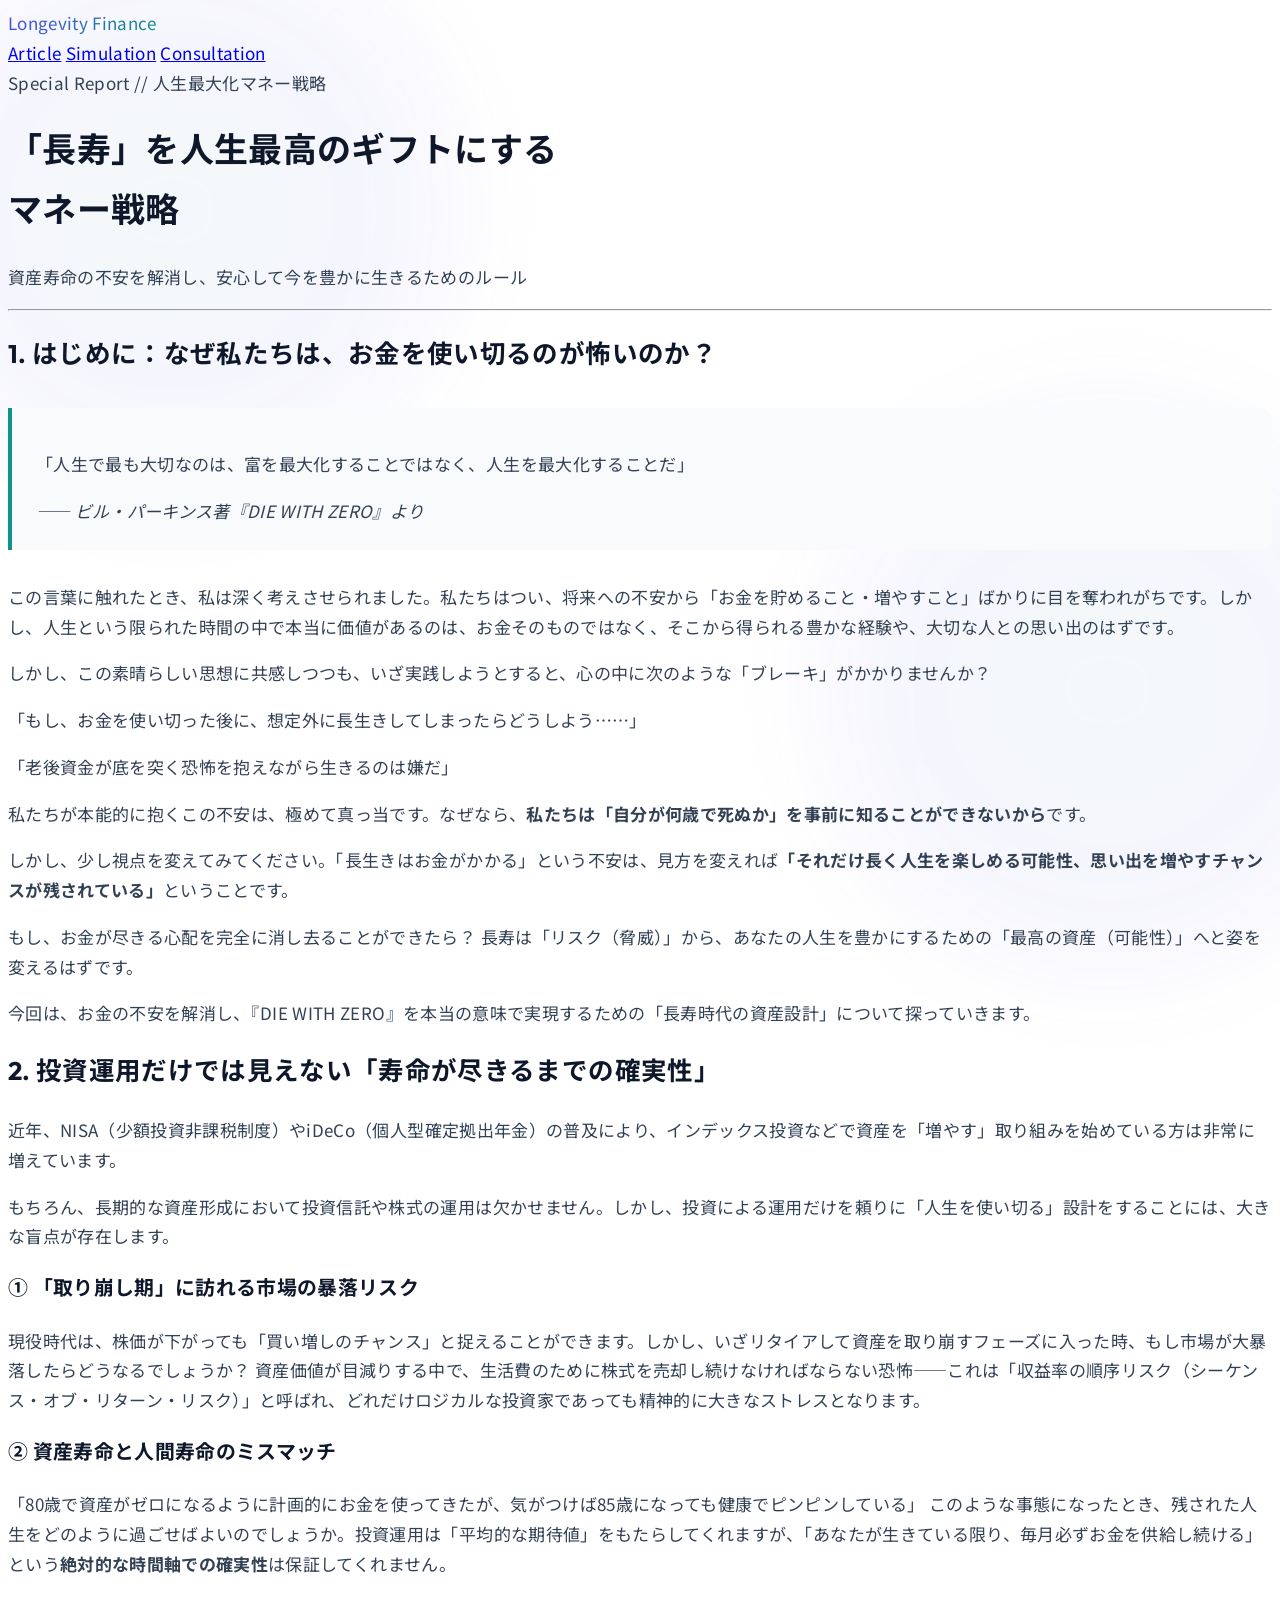
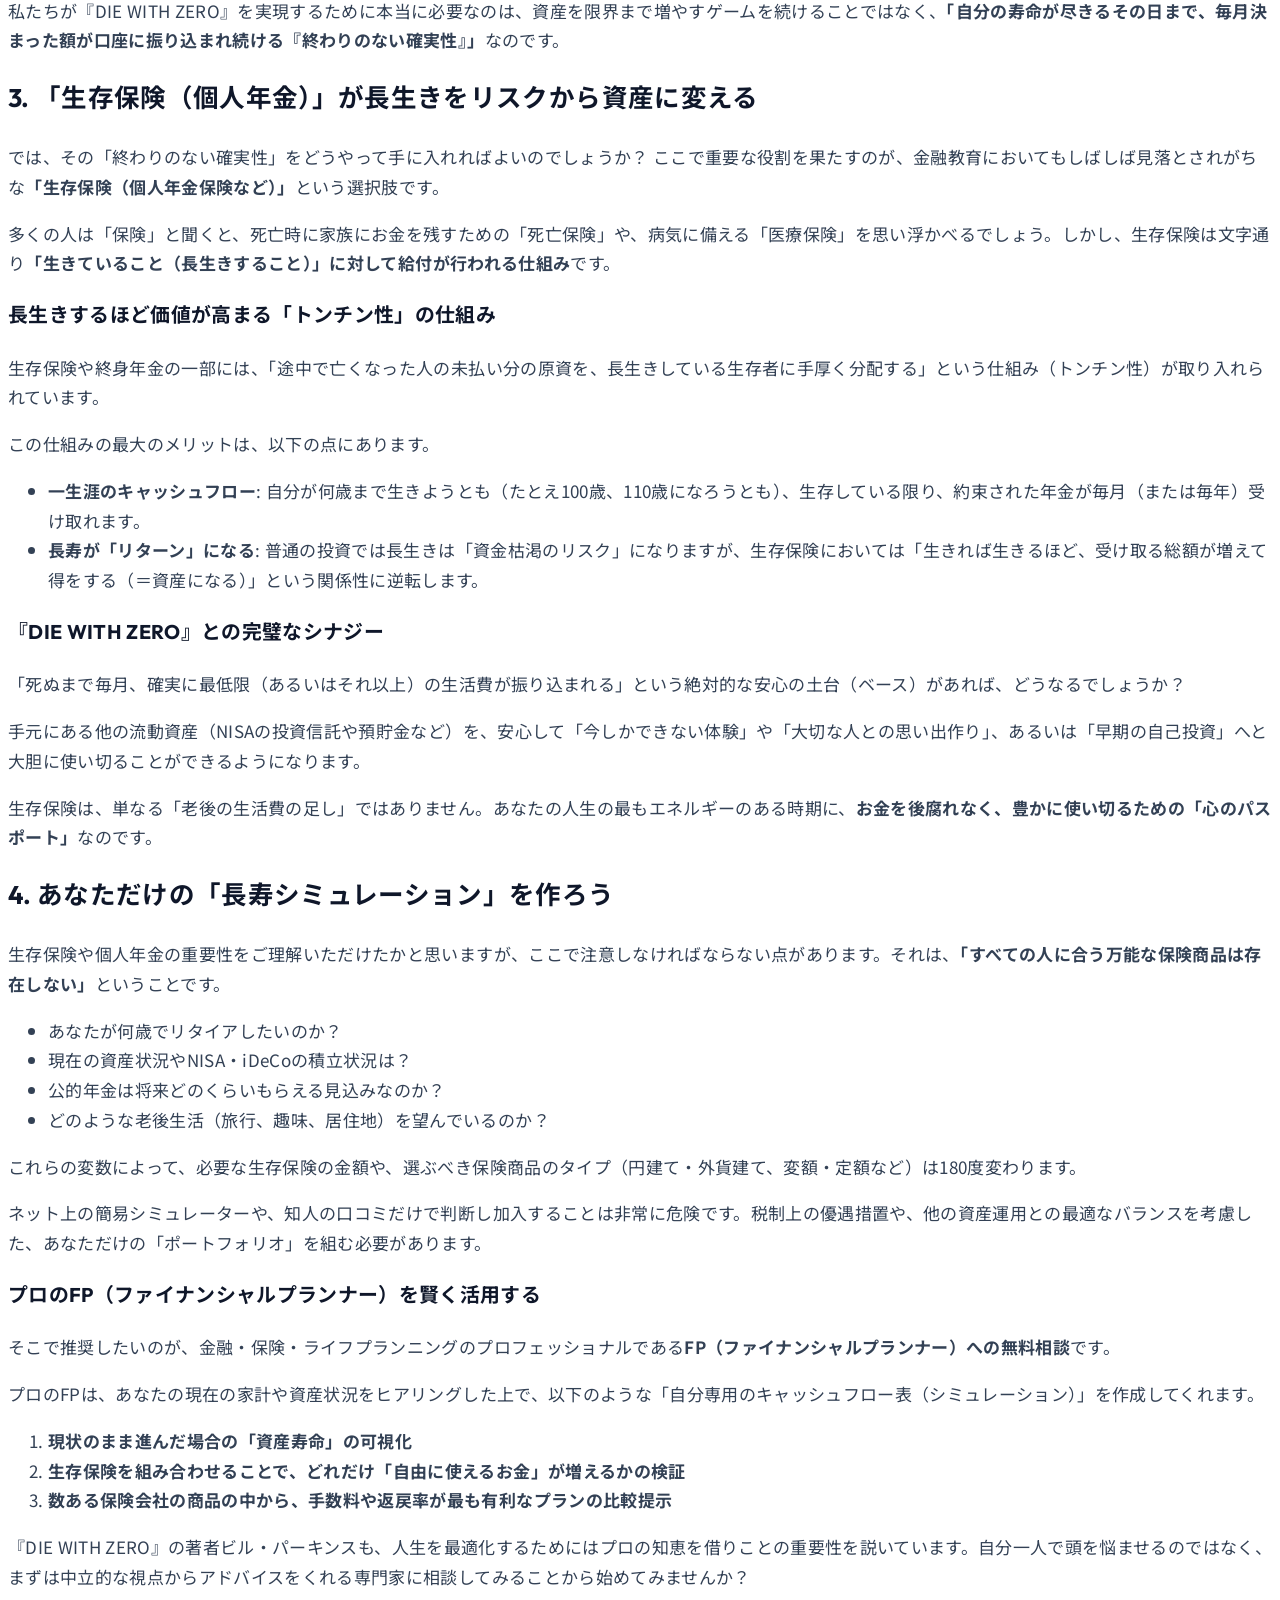
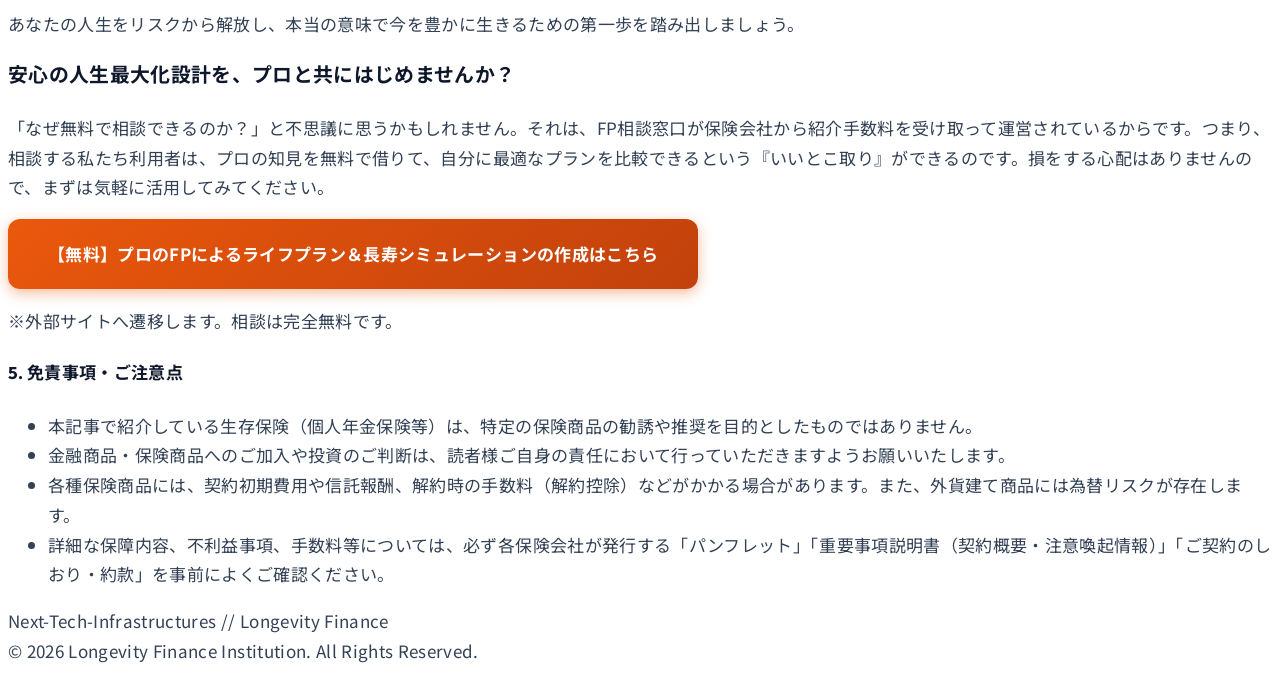
==== index.html @ 7b302062 "Add Google AdSense verification code" ====
<!DOCTYPE html>
<html lang="ja">
<head>
    <meta charset="UTF-8">
    <meta name="viewport" content="width=device-width, initial-scale=1.0">
    <title>「長寿」を人生最高のギフトにするマネー戦略 | Longevity Finance</title>
    <!-- Meta Description for SEO -->
    <meta name="description" content="『DIE WITH ZERO』の実践者が直面する長生きリスク。資産寿命の不安を解消し、お金を今しかできない体験に安心して使い切るための、生存保険（個人年金）を活用した最新の資産設計について解説します。">
    <!-- Google AdSense -->
    <script async src="https://pagead2.googlesyndication.com/pagead/js/adsbygoogle.js?client=ca-pub-2517860910281217"
         crossorigin="anonymous"></script>
    <!-- Tailwind CSS CDN -->
    <script src="https://cdn.tailwindcss.com"></script>
    <link rel="stylesheet" href="./styles.css">

    <script>
        tailwind.config = {
            theme: {
                extend: {
                    colors: {
                        navy: {
                            50: '#f8fafc',
                            900: '#0f172a',
                        },
                        teal: {
                            50: '#f0fdfa',
                            100: '#ccfbf1',
                            500: '#0d9488',
                            600: '#0f766e',
                        },
                        orange: {
                            500: '#f97316',
                            600: '#ea580c',
                        }
                    },
                    fontFamily: {
                        sans: ['Noto Sans JP', 'Yu Gothic', 'sans-serif'],
                        display: ['Outfit', 'sans-serif'],
                    }
                }
            }
        }
    </script>
    <style>
        .hero-decoration-1 {
            top: -10%;
            left: -10%;
        }
        .hero-decoration-2 {
            bottom: -10%;
            right: -10%;
        }
        .article-content blockquote {
            position: relative;
            background-color: #f8fafc;
            border-left: 4px solid #0d9488;
            padding: 1.5rem;
            margin: 2rem 0;
            border-radius: 0 12px 12px 0;
        }
    </style>
</head>
<body class="bg-slate-50/50 text-slate-700 selection:bg-teal-500/20 antialiased">

    <!-- Decoration Background Blobs -->
    <div class="blob-bg hero-decoration-1"></div>
    <div class="blob-bg hero-decoration-2"></div>

    <!-- Navigation -->
    <nav class="fixed w-full z-50 border-b border-slate-100 bg-white/85 backdrop-blur-md">
        <div class="container mx-auto px-6 py-4 flex justify-between items-center">
            <div class="flex items-center space-x-3">
                <div class="w-2.5 h-8 bg-gradient-to-b from-indigo-600 to-teal-500 rounded-full"></div>
                <span class="font-display font-extrabold text-xl tracking-tighter uppercase text-gradient-teal">Longevity Finance</span>
            </div>
            <div class="hidden md:flex space-x-8 text-xs font-bold tracking-[0.15em] uppercase text-slate-500">
                <a href="#article" class="hover:text-teal-600 transition-colors">Article</a>
                <a href="#simulation" class="hover:text-teal-600 transition-colors">Simulation</a>
                <a href="#cta-section" class="hover:text-teal-600 transition-colors">Consultation</a>
            </div>
        </div>
    </nav>

    <!-- Hero Section -->
    <header class="pt-32 pb-20 bg-gradient-to-b from-white to-transparent">
        <div class="container mx-auto px-6 max-w-4xl text-center">
            <div class="inline-block px-4 py-1.5 bg-teal-50 border border-teal-100 rounded-full mb-6">
                <span class="text-xs uppercase tracking-widest text-teal-600 font-bold">Special Report // 人生最大化マネー戦略</span>
            </div>
            <h1 class="font-sans text-3xl md:text-5xl font-black mb-8 text-slate-900 leading-tight tracking-tight">
                「長寿」を人生最高のギフトにする<br class="hidden md:inline">マネー戦略
            </h1>
            <p class="max-w-2xl mx-auto text-slate-500 text-base md:text-lg font-normal leading-relaxed">
                資産寿命の不安を解消し、安心して今を豊かに生きるためのルール
            </p>
        </div>
    </header>

    <div class="max-w-[800px] mx-auto px-6">
        <hr class="border-slate-100 my-8">
    </div>

    <!-- Main Content Area -->
    <main id="article" class="pb-32">
        <article class="max-w-[800px] mx-auto px-6 bg-white py-12 md:py-20 rounded-3xl border border-slate-100 shadow-sm/50 article-content">
            
            <!-- Section 1 -->
            <section class="mb-16">
                <h2 class="text-2xl md:text-3xl font-bold text-slate-900 mb-8 flex items-center">
                    <span class="w-1.5 h-7 bg-teal-500 rounded-full mr-3.5 inline-block"></span>
                    1. はじめに：なぜ私たちは、お金を使い切るのが怖いのか？
                </h2>
                
                <blockquote>
                    <p class="text-slate-800 font-medium text-lg leading-relaxed mb-2">
                        「人生で最も大切なのは、富を最大化することではなく、人生を最大化することだ」
                    </p>
                    <cite class="text-sm text-slate-500 not-italic block mt-2 text-right">
                        ―― ビル・パーキンス著『DIE WITH ZERO』より
                    </cite>
                </blockquote>

                <p class="mb-6">
                    この言葉に触れたとき、私は深く考えさせられました。私たちはつい、将来への不安から「お金を貯めること・増やすこと」ばかりに目を奪われがちです。しかし、人生という限られた時間の中で本当に価値があるのは、お金そのものではなく、そこから得られる豊かな経験や、大切な人との思い出のはずです。
                </p>

                <p class="mb-6">
                    しかし、この素晴らしい思想に共感しつつも、いざ実践しようとすると、心の中に次のような「ブレーキ」がかかりませんか？
                </p>

                <div class="bg-slate-50 p-6 rounded-xl border border-slate-100 mb-8 space-y-3">
                    <p class="text-slate-600 italic pl-4 border-l-2 border-slate-300">
                        「もし、お金を使い切った後に、想定外に長生きしてしまったらどうしよう……」
                    </p>
                    <p class="text-slate-600 italic pl-4 border-l-2 border-slate-300">
                        「老後資金が底を突く恐怖を抱えながら生きるのは嫌だ」
                    </p>
                </div>

                <p class="mb-6">
                    私たちが本能的に抱くこの不安は、極めて真っ当です。なぜなら、<strong>私たちは「自分が何歳で死ぬか」を事前に知ることができないから</strong>です。
                </p>

                <p class="mb-6">
                    しかし、少し視点を変えてみてください。「長生きはお金がかかる」という不安は、見方を変えれば<strong>「それだけ長く人生を楽しめる可能性、思い出を増やすチャンスが残されている」</strong>ということです。
                </p>

                <p class="mb-6">
                    もし、お金が尽きる心配を完全に消し去ることができたら？ 
                    長寿は「リスク（脅威）」から、あなたの人生を豊かにするための「最高の資産（可能性）」へと姿を変えるはずです。
                </p>

                <p class="mb-12">
                    今回は、お金の不安を解消し、『DIE WITH ZERO』を本当の意味で実現するための「長寿時代の資産設計」について探っていきます。
                </p>
            </section>



            <!-- Section 2 -->
            <section class="mb-16">
                <h2 class="text-2xl md:text-3xl font-bold text-slate-900 mb-8 flex items-center">
                    <span class="w-1.5 h-7 bg-teal-500 rounded-full mr-3.5 inline-block"></span>
                    2. 投資運用だけでは見えない「寿命が尽きるまでの確実性」
                </h2>

                <p class="mb-6">
                    近年、NISA（少額投資非課税制度）やiDeCo（個人型確定拠出年金）の普及により、インデックス投資などで資産を「増やす」取り組みを始めている方は非常に増えています。
                </p>

                <p class="mb-6">
                    もちろん、長期的な資産形成において投資信託や株式の運用は欠かせません。しかし、投資による運用だけを頼りに「人生を使い切る」設計をすることには、大きな盲点が存在します。
                </p>

                <h3 class="text-xl font-bold text-slate-900 mt-8 mb-4">① 「取り崩し期」に訪れる市場の暴落リスク</h3>
                <p class="mb-6">
                    現役時代は、株価が下がっても「買い増しのチャンス」と捉えることができます。しかし、いざリタイアして資産を取り崩すフェーズに入った時、もし市場が大暴落したらどうなるでしょうか？
                    資産価値が目減りする中で、生活費のために株式を売却し続けなければならない恐怖――これは「収益率の順序リスク（シーケンス・オブ・リターン・リスク）」と呼ばれ、どれだけロジカルな投資家であっても精神的に大きなストレスとなります。
                </p>

                <h3 class="text-xl font-bold text-slate-900 mt-8 mb-4">② 資産寿命と人間寿命のミスマッチ</h3>
                <p class="mb-6">
                    「80歳で資産がゼロになるように計画的にお金を使ってきたが、気がつけば85歳になっても健康でピンピンしている」
                    このような事態になったとき、残された人生をどのように過ごせばよいのでしょうか。投資運用は「平均的な期待値」をもたらしてくれますが、「あなたが生きている限り、毎月必ずお金を供給し続ける」という<strong>絶対的な時間軸での確実性</strong>は保証してくれません。
                </p>

                <p class="mb-6">
                    私たちが『DIE WITH ZERO』を実現するために本当に必要なのは、資産を限界まで増やすゲームを続けることではなく、<strong>「自分の寿命が尽きるその日まで、毎月決まった額が口座に振り込まれ続ける『終わりのない確実性』」</strong>なのです。
                </p>
            </section>

            <!-- Section 3 -->
            <section class="mb-16">
                <h2 class="text-2xl md:text-3xl font-bold text-slate-900 mb-8 flex items-center">
                    <span class="w-1.5 h-7 bg-teal-500 rounded-full mr-3.5 inline-block"></span>
                    3. 「生存保険（個人年金）」が長生きをリスクから資産に変える
                </h2>

                <p class="mb-6">
                    では、その「終わりのない確実性」をどうやって手に入れればよいのでしょうか？
                    ここで重要な役割を果たすのが、金融教育においてもしばしば見落とされがちな<strong>「生存保険（個人年金保険など）」</strong>という選択肢です。
                </p>

                <p class="mb-6">
                    多くの人は「保険」と聞くと、死亡時に家族にお金を残すための「死亡保険」や、病気に備える「医療保険」を思い浮かべるでしょう。しかし、生存保険は文字通り<strong>「生きていること（長生きすること）」に対して給付が行われる仕組み</strong>です。
                </p>

                <h3 class="text-xl font-bold text-slate-900 mt-8 mb-4">長生きするほど価値が高まる「トンチン性」の仕組み</h3>
                <p class="mb-6">
                    生存保険や終身年金の一部には、「途中で亡くなった人の未払い分の原資を、長生きしている生存者に手厚く分配する」という仕組み（トンチン性）が取り入れられています。
                </p>

                <p class="mb-6">この仕組みの最大のメリットは、以下の点にあります。</p>
                <ul class="list-disc pl-6 mb-8 space-y-3">
                    <li><strong>一生涯のキャッシュフロー</strong>: 自分が何歳まで生きようとも（たとえ100歳、110歳になろうとも）、生存している限り、約束された年金が毎月（または毎年）受け取れます。</li>
                    <li><strong>長寿が「リターン」になる</strong>: 普通の投資では長生きは「資金枯渇のリスク」になりますが、生存保険においては「生きれば生きるほど、受け取る総額が増えて得をする（＝資産になる）」という関係性に逆転します。</li>
                </ul>

                <h3 class="text-xl font-bold text-slate-900 mt-8 mb-4">『DIE WITH ZERO』との完璧なシナジー</h3>
                <p class="mb-6">
                    「死ぬまで毎月、確実に最低限（あるいはそれ以上）の生活費が振り込まれる」という絶対的な安心の土台（ベース）があれば、どうなるでしょうか？
                </p>
                <p class="mb-6">
                    手元にある他の流動資産（NISAの投資信託や預貯金など）を、安心して「今しかできない体験」や「大切な人との思い出作り」、あるいは「早期の自己投資」へと大胆に使い切ることができるようになります。
                </p>
                <p class="mb-6">
                    生存保険は、単なる「老後の生活費の足し」ではありません。あなたの人生の最もエネルギーのある時期に、<strong>お金を後腐れなく、豊かに使い切るための「心のパスポート」</strong>なのです。
                </p>
            </section>



            <!-- Section 4 -->
            <section class="mb-16">
                <h2 class="text-2xl md:text-3xl font-bold text-slate-900 mb-8 flex items-center">
                    <span class="w-1.5 h-7 bg-teal-500 rounded-full mr-3.5 inline-block"></span>
                    4. あなただけの「長寿シミュレーション」を作ろう
                </h2>

                <p class="mb-6">
                    生存保険や個人年金の重要性をご理解いただけたかと思いますが、ここで注意しなければならない点があります。それは、<strong>「すべての人に合う万能な保険商品は存在しない」</strong>ということです。
                </p>

                <ul class="list-disc pl-6 mb-8 space-y-2 text-slate-600">
                    <li>あなたが何歳でリタイアしたいのか？</li>
                    <li>現在の資産状況やNISA・iDeCoの積立状況は？</li>
                    <li>公的年金は将来どのくらいもらえる見込みなのか？</li>
                    <li>どのような老後生活（旅行、趣味、居住地）を望んでいるのか？</li>
                </ul>

                <p class="mb-6">
                    これらの変数によって、必要な生存保険の金額や、選ぶべき保険商品のタイプ（円建て・外貨建て、変額・定額など）は180度変わります。
                </p>

                <p class="mb-6">
                    ネット上の簡易シミュレーターや、知人の口コミだけで判断し加入することは非常に危険です。税制上の優遇措置や、他の資産運用との最適なバランスを考慮した、あなただけの「ポートフォリオ」を組む必要があります。
                </p>

                <h3 class="text-xl font-bold text-slate-900 mt-8 mb-4">プロのFP（ファイナンシャルプランナー）を賢く活用する</h3>
                <p class="mb-6">
                    そこで推奨したいのが、金融・保険・ライフプランニングのプロフェッショナルである<strong>FP（ファイナンシャルプランナー）への無料相談</strong>です。
                </p>

                <p class="mb-6">
                    プロのFPは、あなたの現在の家計や資産状況をヒアリングした上で、以下のような「自分専用のキャッシュフロー表（シミュレーション）」を作成してくれます。
                </p>

                <ol class="list-decimal pl-6 mb-8 space-y-3">
                    <li><strong>現状のまま進んだ場合の「資産寿命」の可視化</strong></li>
                    <li><strong>生存保険を組み合わせることで、どれだけ「自由に使えるお金」が増えるかの検証</strong></li>
                    <li><strong>数ある保険会社の商品の中から、手数料や返戻率が最も有利なプランの比較提示</strong></li>
                </ol>

                <p class="mb-6">
                    『DIE WITH ZERO』の著者ビル・パーキンスも、人生を最適化するためにはプロの知恵を借りことの重要性を説いています。自分一人で頭を悩ませるのではなく、まずは中立的な視点からアドバイスをくれる専門家に相談してみることから始めてみませんか？
                </p>

                <p class="mb-12">
                    あなたの人生をリスクから解放し、本当の意味で今を豊かに生きるための第一歩を踏み出しましょう。
                </p>
            </section>

            <!-- CTA Section -->
            <section id="cta-section" class="bg-teal-50/50 border border-teal-100/80 p-8 md:p-12 rounded-3xl text-center my-12">
                <h3 class="text-xl md:text-2xl font-bold text-slate-900 mb-6">
                    安心の人生最大化設計を、プロと共にはじめませんか？
                </h3>
                
                <p class="text-sm md:text-base text-slate-600 mb-8 max-w-xl mx-auto leading-relaxed text-left md:text-center">
                    「なぜ無料で相談できるのか？」と不思議に思うかもしれません。それは、FP相談窓口が保険会社から紹介手数料を受け取って運営されているからです。つまり、相談する私たち利用者は、プロの知見を無料で借りて、自分に最適なプランを比較できるという『いいとこ取り』ができるのです。損をする心配はありませんので、まずは気軽に活用してみてください。
                </p>

                <div class="mt-8">
                    <a href="https://px.a8.net/svt/ejp?a8mat=4B3ZN6+ADAT2Q+5SIO+5ZMCI" rel="nofollow" class="btn-cta block md:inline-block w-full md:w-auto text-center text-lg py-4 px-8 rounded-xl font-bold shadow-lg hover:shadow-xl transition-all duration-300">
                        【無料】プロのFPによるライフプラン＆長寿シミュレーションの作成はこちら
                    </a>
                    <img border="0" width="1" height="1" src="https://www15.a8.net/0.gif?a8mat=4B3ZN6+ADAT2Q+5SIO+5ZMCI" alt="">
                </div>
                
                <p class="text-xs text-slate-400 mt-6 tracking-wide">
                    ※外部サイトへ遷移します。相談は完全無料です。
                </p>
            </section>

            <!-- Disclaimer Section -->
            <section class="text-xs text-slate-400 mt-16 pt-8 border-t border-slate-100">
                <h4 class="font-bold mb-4">5. 免責事項・ご注意点</h4>
                <ul class="list-disc pl-5 space-y-2">
                    <li>本記事で紹介している生存保険（個人年金保険等）は、特定の保険商品の勧誘や推奨を目的としたものではありません。</li>
                    <li>金融商品・保険商品へのご加入や投資のご判断は、読者様ご自身の責任において行っていただきますようお願いいたします。</li>
                    <li>各種保険商品には、契約初期費用や信託報酬、解約時の手数料（解約控除）などがかかる場合があります。また、外貨建て商品には為替リスクが存在します。</li>
                    <li>詳細な保障内容、不利益事項、手数料等については、必ず各保険会社が発行する「パンフレット」「重要事項説明書（契約概要・注意喚起情報）」「ご契約のしおり・約款」を事前によくご確認ください。</li>
                </ul>
            </section>

        </article>
    </main>

    <!-- Footer -->
    <footer class="py-12 border-t border-slate-100 bg-white">
        <div class="container mx-auto px-6 flex flex-col md:flex-row justify-between items-center opacity-60 max-w-4xl">
            <div class="text-xs font-bold tracking-widest uppercase mb-4 md:mb-0 text-slate-500">
                Next-Tech-Infrastructures // Longevity Finance
            </div>
            <div class="text-[10px] text-slate-400">
                &copy; 2026 Longevity Finance Institution. All Rights Reserved.
            </div>
        </div>
    </footer>

</body>
</html>
---- styles.css ----
/* 
  Next-Tech-Infrastructures Premium Stylesheet
  Theme: Clean Financial & Sophisticated Innovation (Light Mode)
*/

@import url('https://fonts.googleapis.com/css2?family=Noto+Sans+JP:wght@300;400;500;700&family=Outfit:wght@400;600;700;900&display=swap');

:root {
    --bg-main: #ffffff;
    --bg-alt: #f8fafc;
    --text-primary: #0f172a;
    --text-secondary: #334155;
    --text-muted: #64748b;
    --accent-teal: #0d9488;
    --accent-teal-dark: #0f766e;
    --accent-indigo: #4f46e5;
    --btn-orange: #ea580c;
    --btn-orange-hover: #c2410c;
    --border-color: #e2e8f0;
}

body {
    font-family: 'Noto Sans JP', 'Yu Gothic', 'YuGothic', 'Hiragino Kaku Gothic ProN', sans-serif;
    background-color: var(--bg-main);
    color: var(--text-secondary);
    line-height: 1.75;
    font-size: 17px;
    -webkit-font-smoothing: antialiased;
    letter-spacing: 0.02em;
}

h1, h2, h3, h4, h5, h6 {
    font-family: 'Outfit', 'Noto Sans JP', sans-serif;
    color: var(--text-primary);
    font-weight: 700;
}

.text-gradient-teal {
    background: linear-gradient(135deg, var(--accent-indigo) 0%, var(--accent-teal) 100%);
    -webkit-background-clip: text;
    -webkit-text-fill-color: transparent;
}

/* プレミアムなガラスモルフィズム風カード（ライトモード） */
.premium-card {
    background: rgba(255, 255, 255, 0.8);
    backdrop-filter: blur(12px);
    -webkit-backdrop-filter: blur(12px);
    border: 1px solid rgba(226, 232, 240, 0.8);
    box-shadow: 0 4px 20px rgba(15, 23, 42, 0.03);
    border-radius: 16px;
    transition: all 0.3s cubic-bezier(0.4, 0, 0.2, 1);
}

.premium-card:hover {
    transform: translateY(-2px);
    box-shadow: 0 10px 30px rgba(13, 148, 136, 0.08);
    border-color: rgba(13, 148, 136, 0.3);
}

/* CTAボタン */
.btn-cta {
    display: inline-block;
    background: linear-gradient(135deg, var(--btn-orange) 0%, var(--btn-orange-hover) 100%);
    color: #ffffff !important;
    font-weight: 700;
    padding: 1.25rem 2.5rem;
    border-radius: 12px;
    box-shadow: 0 4px 14px rgba(234, 88, 12, 0.4);
    transition: all 0.3s ease;
    text-align: center;
    border: none;
    text-decoration: none;
}

.btn-cta:hover {
    transform: translateY(-2px);
    box-shadow: 0 6px 20px rgba(234, 88, 12, 0.6);
}

.btn-cta:active {
    transform: translateY(0);
}

/* 区切り線 */
.cyber-hr {
    height: 1px;
    background: linear-gradient(90deg, transparent, var(--border-color), transparent);
    margin: 4rem 0;
}

/* 装飾グラフィックス */
.blob-bg {
    position: absolute;
    width: 600px;
    height: 600px;
    border-radius: 50%;
    background: radial-gradient(circle, rgba(13, 148, 136, 0.05) 0%, rgba(79, 70, 229, 0.05) 50%, transparent 100%);
    filter: blur(40px);
    z-index: -1;
    pointer-events: none;
}

/* スマホ対応調整 */
@media (max-width: 768px) {
    body {
        font-size: 16px;
        line-height: 1.7;
    }
}
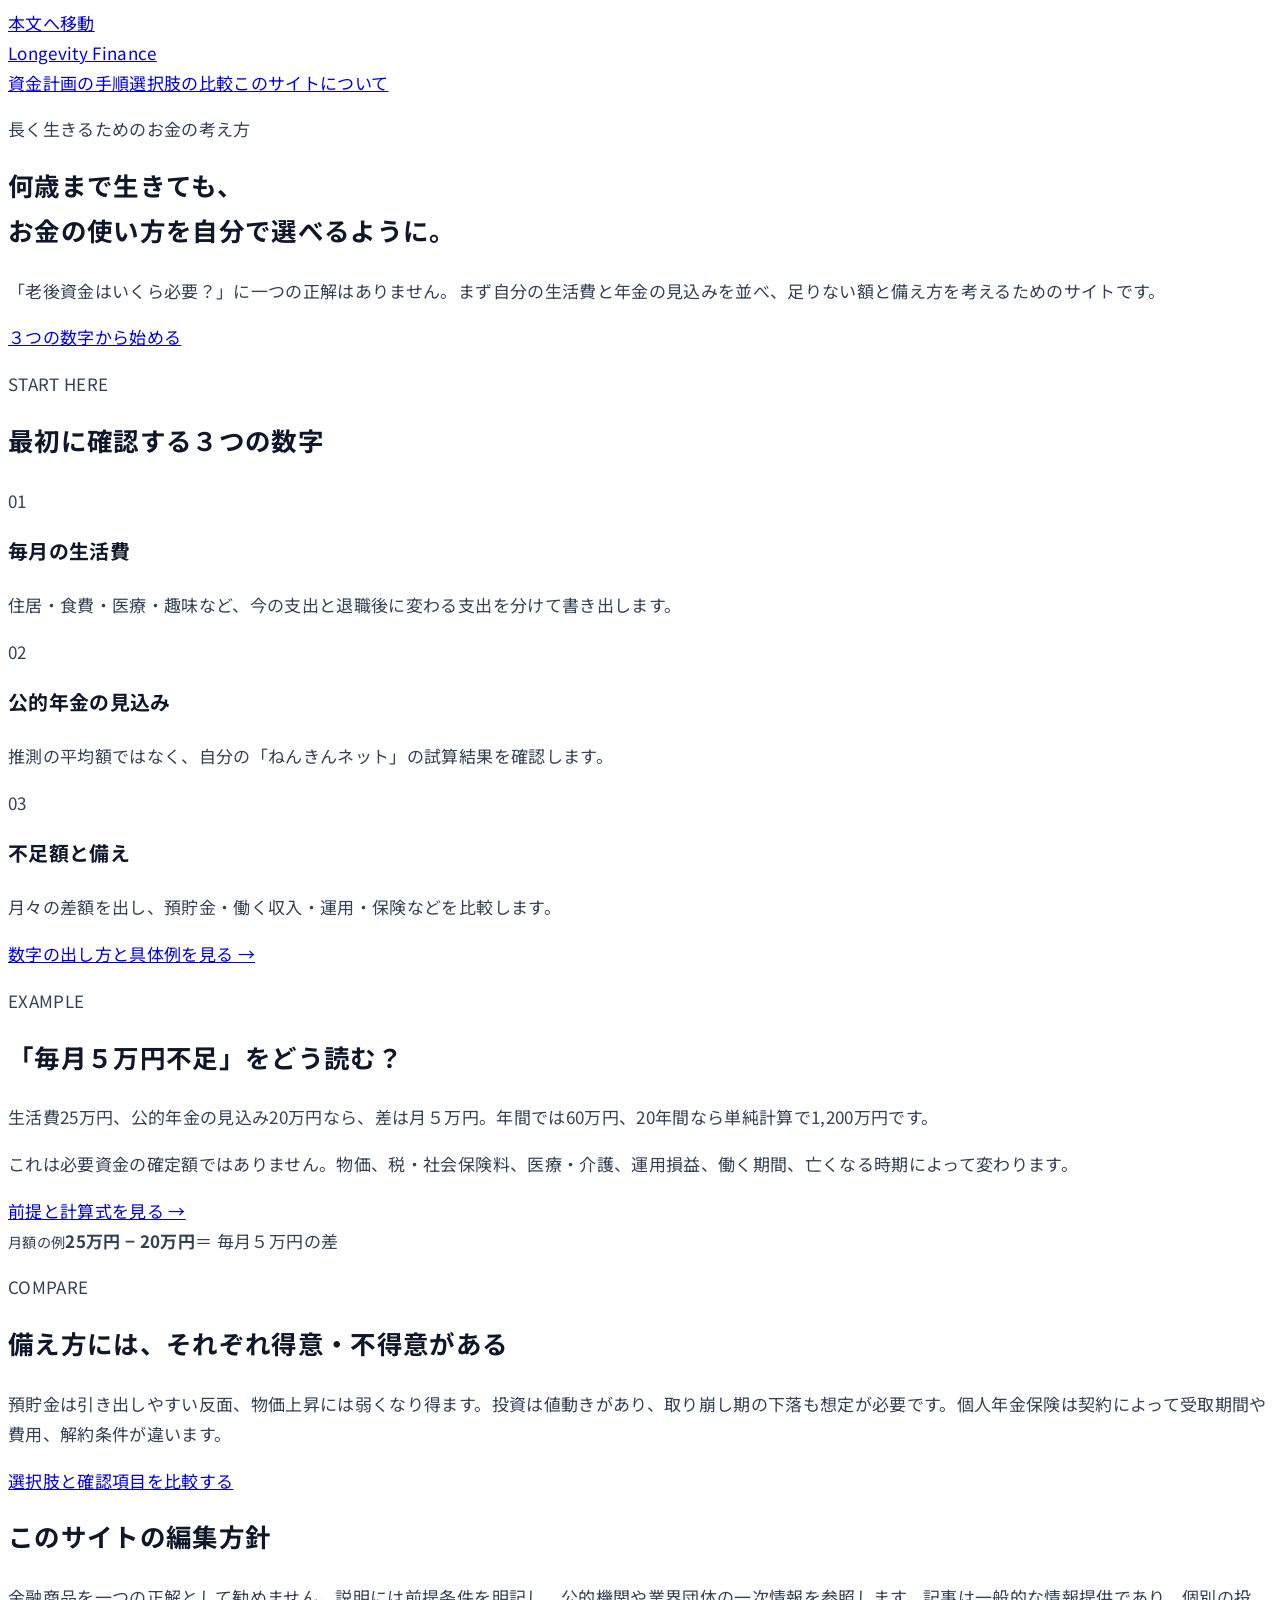
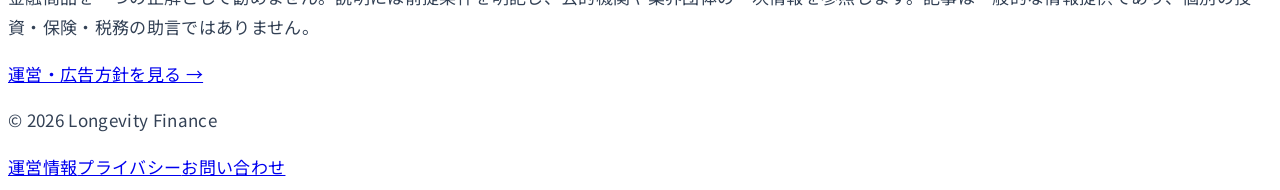
==== commit 5b2127e2: "Improve reader guidance: index.html" ====
--- a/index.html
+++ b/index.html
@@ -1,332 +1,8 @@
-<!DOCTYPE html>
-<html lang="ja">
-<head>
-    <meta charset="UTF-8">
-    <meta name="viewport" content="width=device-width, initial-scale=1.0">
-    <title>「長寿」を人生最高のギフトにするマネー戦略 | Longevity Finance</title>
-    <!-- Meta Description for SEO -->
-    <meta name="description" content="『DIE WITH ZERO』の実践者が直面する長生きリスク。資産寿命の不安を解消し、お金を今しかできない体験に安心して使い切るための、生存保険（個人年金）を活用した最新の資産設計について解説します。">
-    <!-- Google AdSense -->
-    <script async src="https://pagead2.googlesyndication.com/pagead/js/adsbygoogle.js?client=ca-pub-2517860910281217"
-         crossorigin="anonymous"></script>
-    <!-- Tailwind CSS CDN -->
-    <script src="https://cdn.tailwindcss.com"></script>
-    <link rel="stylesheet" href="./styles.css">
-
-    <script>
-        tailwind.config = {
-            theme: {
-                extend: {
-                    colors: {
-                        navy: {
-                            50: '#f8fafc',
-                            900: '#0f172a',
-                        },
-                        teal: {
-                            50: '#f0fdfa',
-                            100: '#ccfbf1',
-                            500: '#0d9488',
-                            600: '#0f766e',
-                        },
-                        orange: {
-                            500: '#f97316',
-                            600: '#ea580c',
-                        }
-                    },
-                    fontFamily: {
-                        sans: ['Noto Sans JP', 'Yu Gothic', 'sans-serif'],
-                        display: ['Outfit', 'sans-serif'],
-                    }
-                }
-            }
-        }
-    </script>
-    <style>
-        .hero-decoration-1 {
-            top: -10%;
-            left: -10%;
-        }
-        .hero-decoration-2 {
-            bottom: -10%;
-            right: -10%;
-        }
-        .article-content blockquote {
-            position: relative;
-            background-color: #f8fafc;
-            border-left: 4px solid #0d9488;
-            padding: 1.5rem;
-            margin: 2rem 0;
-            border-radius: 0 12px 12px 0;
-        }
-    </style>
-</head>
-<body class="bg-slate-50/50 text-slate-700 selection:bg-teal-500/20 antialiased">
-
-    <!-- Decoration Background Blobs -->
-    <div class="blob-bg hero-decoration-1"></div>
-    <div class="blob-bg hero-decoration-2"></div>
-
-    <!-- Navigation -->
-    <nav class="fixed w-full z-50 border-b border-slate-100 bg-white/85 backdrop-blur-md">
-        <div class="container mx-auto px-6 py-4 flex justify-between items-center">
-            <div class="flex items-center space-x-3">
-                <div class="w-2.5 h-8 bg-gradient-to-b from-indigo-600 to-teal-500 rounded-full"></div>
-                <span class="font-display font-extrabold text-xl tracking-tighter uppercase text-gradient-teal">Longevity Finance</span>
-            </div>
-            <div class="hidden md:flex space-x-8 text-xs font-bold tracking-[0.15em] uppercase text-slate-500">
-                <a href="#article" class="hover:text-teal-600 transition-colors">Article</a>
-                <a href="#simulation" class="hover:text-teal-600 transition-colors">Simulation</a>
-                <a href="#cta-section" class="hover:text-teal-600 transition-colors">Consultation</a>
-            </div>
-        </div>
-    </nav>
-
-    <!-- Hero Section -->
-    <header class="pt-32 pb-20 bg-gradient-to-b from-white to-transparent">
-        <div class="container mx-auto px-6 max-w-4xl text-center">
-            <div class="inline-block px-4 py-1.5 bg-teal-50 border border-teal-100 rounded-full mb-6">
-                <span class="text-xs uppercase tracking-widest text-teal-600 font-bold">Special Report // 人生最大化マネー戦略</span>
-            </div>
-            <h1 class="font-sans text-3xl md:text-5xl font-black mb-8 text-slate-900 leading-tight tracking-tight">
-                「長寿」を人生最高のギフトにする<br class="hidden md:inline">マネー戦略
-            </h1>
-            <p class="max-w-2xl mx-auto text-slate-500 text-base md:text-lg font-normal leading-relaxed">
-                資産寿命の不安を解消し、安心して今を豊かに生きるためのルール
-            </p>
-        </div>
-    </header>
-
-    <div class="max-w-[800px] mx-auto px-6">
-        <hr class="border-slate-100 my-8">
-    </div>
-
-    <!-- Main Content Area -->
-    <main id="article" class="pb-32">
-        <article class="max-w-[800px] mx-auto px-6 bg-white py-12 md:py-20 rounded-3xl border border-slate-100 shadow-sm/50 article-content">
-            
-            <!-- Section 1 -->
-            <section class="mb-16">
-                <h2 class="text-2xl md:text-3xl font-bold text-slate-900 mb-8 flex items-center">
-                    <span class="w-1.5 h-7 bg-teal-500 rounded-full mr-3.5 inline-block"></span>
-                    1. はじめに：なぜ私たちは、お金を使い切るのが怖いのか？
-                </h2>
-                
-                <blockquote>
-                    <p class="text-slate-800 font-medium text-lg leading-relaxed mb-2">
-                        「人生で最も大切なのは、富を最大化することではなく、人生を最大化することだ」
-                    </p>
-                    <cite class="text-sm text-slate-500 not-italic block mt-2 text-right">
-                        ―― ビル・パーキンス著『DIE WITH ZERO』より
-                    </cite>
-                </blockquote>
-
-                <p class="mb-6">
-                    この言葉に触れたとき、私は深く考えさせられました。私たちはつい、将来への不安から「お金を貯めること・増やすこと」ばかりに目を奪われがちです。しかし、人生という限られた時間の中で本当に価値があるのは、お金そのものではなく、そこから得られる豊かな経験や、大切な人との思い出のはずです。
-                </p>
-
-                <p class="mb-6">
-                    しかし、この素晴らしい思想に共感しつつも、いざ実践しようとすると、心の中に次のような「ブレーキ」がかかりませんか？
-                </p>
-
-                <div class="bg-slate-50 p-6 rounded-xl border border-slate-100 mb-8 space-y-3">
-                    <p class="text-slate-600 italic pl-4 border-l-2 border-slate-300">
-                        「もし、お金を使い切った後に、想定外に長生きしてしまったらどうしよう……」
-                    </p>
-                    <p class="text-slate-600 italic pl-4 border-l-2 border-slate-300">
-                        「老後資金が底を突く恐怖を抱えながら生きるのは嫌だ」
-                    </p>
-                </div>
-
-                <p class="mb-6">
-                    私たちが本能的に抱くこの不安は、極めて真っ当です。なぜなら、<strong>私たちは「自分が何歳で死ぬか」を事前に知ることができないから</strong>です。
-                </p>
-
-                <p class="mb-6">
-                    しかし、少し視点を変えてみてください。「長生きはお金がかかる」という不安は、見方を変えれば<strong>「それだけ長く人生を楽しめる可能性、思い出を増やすチャンスが残されている」</strong>ということです。
-                </p>
-
-                <p class="mb-6">
-                    もし、お金が尽きる心配を完全に消し去ることができたら？ 
-                    長寿は「リスク（脅威）」から、あなたの人生を豊かにするための「最高の資産（可能性）」へと姿を変えるはずです。
-                </p>
-
-                <p class="mb-12">
-                    今回は、お金の不安を解消し、『DIE WITH ZERO』を本当の意味で実現するための「長寿時代の資産設計」について探っていきます。
-                </p>
-            </section>
-
-
-
-            <!-- Section 2 -->
-            <section class="mb-16">
-                <h2 class="text-2xl md:text-3xl font-bold text-slate-900 mb-8 flex items-center">
-                    <span class="w-1.5 h-7 bg-teal-500 rounded-full mr-3.5 inline-block"></span>
-                    2. 投資運用だけでは見えない「寿命が尽きるまでの確実性」
-                </h2>
-
-                <p class="mb-6">
-                    近年、NISA（少額投資非課税制度）やiDeCo（個人型確定拠出年金）の普及により、インデックス投資などで資産を「増やす」取り組みを始めている方は非常に増えています。
-                </p>
-
-                <p class="mb-6">
-                    もちろん、長期的な資産形成において投資信託や株式の運用は欠かせません。しかし、投資による運用だけを頼りに「人生を使い切る」設計をすることには、大きな盲点が存在します。
-                </p>
-
-                <h3 class="text-xl font-bold text-slate-900 mt-8 mb-4">① 「取り崩し期」に訪れる市場の暴落リスク</h3>
-                <p class="mb-6">
-                    現役時代は、株価が下がっても「買い増しのチャンス」と捉えることができます。しかし、いざリタイアして資産を取り崩すフェーズに入った時、もし市場が大暴落したらどうなるでしょうか？
-                    資産価値が目減りする中で、生活費のために株式を売却し続けなければならない恐怖――これは「収益率の順序リスク（シーケンス・オブ・リターン・リスク）」と呼ばれ、どれだけロジカルな投資家であっても精神的に大きなストレスとなります。
-                </p>
-
-                <h3 class="text-xl font-bold text-slate-900 mt-8 mb-4">② 資産寿命と人間寿命のミスマッチ</h3>
-                <p class="mb-6">
-                    「80歳で資産がゼロになるように計画的にお金を使ってきたが、気がつけば85歳になっても健康でピンピンしている」
-                    このような事態になったとき、残された人生をどのように過ごせばよいのでしょうか。投資運用は「平均的な期待値」をもたらしてくれますが、「あなたが生きている限り、毎月必ずお金を供給し続ける」という<strong>絶対的な時間軸での確実性</strong>は保証してくれません。
-                </p>
-
-                <p class="mb-6">
-                    私たちが『DIE WITH ZERO』を実現するために本当に必要なのは、資産を限界まで増やすゲームを続けることではなく、<strong>「自分の寿命が尽きるその日まで、毎月決まった額が口座に振り込まれ続ける『終わりのない確実性』」</strong>なのです。
-                </p>
-            </section>
-
-            <!-- Section 3 -->
-            <section class="mb-16">
-                <h2 class="text-2xl md:text-3xl font-bold text-slate-900 mb-8 flex items-center">
-                    <span class="w-1.5 h-7 bg-teal-500 rounded-full mr-3.5 inline-block"></span>
-                    3. 「生存保険（個人年金）」が長生きをリスクから資産に変える
-                </h2>
-
-                <p class="mb-6">
-                    では、その「終わりのない確実性」をどうやって手に入れればよいのでしょうか？
-                    ここで重要な役割を果たすのが、金融教育においてもしばしば見落とされがちな<strong>「生存保険（個人年金保険など）」</strong>という選択肢です。
-                </p>
-
-                <p class="mb-6">
-                    多くの人は「保険」と聞くと、死亡時に家族にお金を残すための「死亡保険」や、病気に備える「医療保険」を思い浮かべるでしょう。しかし、生存保険は文字通り<strong>「生きていること（長生きすること）」に対して給付が行われる仕組み</strong>です。
-                </p>
-
-                <h3 class="text-xl font-bold text-slate-900 mt-8 mb-4">長生きするほど価値が高まる「トンチン性」の仕組み</h3>
-                <p class="mb-6">
-                    生存保険や終身年金の一部には、「途中で亡くなった人の未払い分の原資を、長生きしている生存者に手厚く分配する」という仕組み（トンチン性）が取り入れられています。
-                </p>
-
-                <p class="mb-6">この仕組みの最大のメリットは、以下の点にあります。</p>
-                <ul class="list-disc pl-6 mb-8 space-y-3">
-                    <li><strong>一生涯のキャッシュフロー</strong>: 自分が何歳まで生きようとも（たとえ100歳、110歳になろうとも）、生存している限り、約束された年金が毎月（または毎年）受け取れます。</li>
-                    <li><strong>長寿が「リターン」になる</strong>: 普通の投資では長生きは「資金枯渇のリスク」になりますが、生存保険においては「生きれば生きるほど、受け取る総額が増えて得をする（＝資産になる）」という関係性に逆転します。</li>
-                </ul>
-
-                <h3 class="text-xl font-bold text-slate-900 mt-8 mb-4">『DIE WITH ZERO』との完璧なシナジー</h3>
-                <p class="mb-6">
-                    「死ぬまで毎月、確実に最低限（あるいはそれ以上）の生活費が振り込まれる」という絶対的な安心の土台（ベース）があれば、どうなるでしょうか？
-                </p>
-                <p class="mb-6">
-                    手元にある他の流動資産（NISAの投資信託や預貯金など）を、安心して「今しかできない体験」や「大切な人との思い出作り」、あるいは「早期の自己投資」へと大胆に使い切ることができるようになります。
-                </p>
-                <p class="mb-6">
-                    生存保険は、単なる「老後の生活費の足し」ではありません。あなたの人生の最もエネルギーのある時期に、<strong>お金を後腐れなく、豊かに使い切るための「心のパスポート」</strong>なのです。
-                </p>
-            </section>
-
-
-
-            <!-- Section 4 -->
-            <section class="mb-16">
-                <h2 class="text-2xl md:text-3xl font-bold text-slate-900 mb-8 flex items-center">
-                    <span class="w-1.5 h-7 bg-teal-500 rounded-full mr-3.5 inline-block"></span>
-                    4. あなただけの「長寿シミュレーション」を作ろう
-                </h2>
-
-                <p class="mb-6">
-                    生存保険や個人年金の重要性をご理解いただけたかと思いますが、ここで注意しなければならない点があります。それは、<strong>「すべての人に合う万能な保険商品は存在しない」</strong>ということです。
-                </p>
-
-                <ul class="list-disc pl-6 mb-8 space-y-2 text-slate-600">
-                    <li>あなたが何歳でリタイアしたいのか？</li>
-                    <li>現在の資産状況やNISA・iDeCoの積立状況は？</li>
-                    <li>公的年金は将来どのくらいもらえる見込みなのか？</li>
-                    <li>どのような老後生活（旅行、趣味、居住地）を望んでいるのか？</li>
-                </ul>
-
-                <p class="mb-6">
-                    これらの変数によって、必要な生存保険の金額や、選ぶべき保険商品のタイプ（円建て・外貨建て、変額・定額など）は180度変わります。
-                </p>
-
-                <p class="mb-6">
-                    ネット上の簡易シミュレーターや、知人の口コミだけで判断し加入することは非常に危険です。税制上の優遇措置や、他の資産運用との最適なバランスを考慮した、あなただけの「ポートフォリオ」を組む必要があります。
-                </p>
-
-                <h3 class="text-xl font-bold text-slate-900 mt-8 mb-4">プロのFP（ファイナンシャルプランナー）を賢く活用する</h3>
-                <p class="mb-6">
-                    そこで推奨したいのが、金融・保険・ライフプランニングのプロフェッショナルである<strong>FP（ファイナンシャルプランナー）への無料相談</strong>です。
-                </p>
-
-                <p class="mb-6">
-                    プロのFPは、あなたの現在の家計や資産状況をヒアリングした上で、以下のような「自分専用のキャッシュフロー表（シミュレーション）」を作成してくれます。
-                </p>
-
-                <ol class="list-decimal pl-6 mb-8 space-y-3">
-                    <li><strong>現状のまま進んだ場合の「資産寿命」の可視化</strong></li>
-                    <li><strong>生存保険を組み合わせることで、どれだけ「自由に使えるお金」が増えるかの検証</strong></li>
-                    <li><strong>数ある保険会社の商品の中から、手数料や返戻率が最も有利なプランの比較提示</strong></li>
-                </ol>
-
-                <p class="mb-6">
-                    『DIE WITH ZERO』の著者ビル・パーキンスも、人生を最適化するためにはプロの知恵を借りことの重要性を説いています。自分一人で頭を悩ませるのではなく、まずは中立的な視点からアドバイスをくれる専門家に相談してみることから始めてみませんか？
-                </p>
-
-                <p class="mb-12">
-                    あなたの人生をリスクから解放し、本当の意味で今を豊かに生きるための第一歩を踏み出しましょう。
-                </p>
-            </section>
-
-            <!-- CTA Section -->
-            <section id="cta-section" class="bg-teal-50/50 border border-teal-100/80 p-8 md:p-12 rounded-3xl text-center my-12">
-                <h3 class="text-xl md:text-2xl font-bold text-slate-900 mb-6">
-                    安心の人生最大化設計を、プロと共にはじめませんか？
-                </h3>
-                
-                <p class="text-sm md:text-base text-slate-600 mb-8 max-w-xl mx-auto leading-relaxed text-left md:text-center">
-                    「なぜ無料で相談できるのか？」と不思議に思うかもしれません。それは、FP相談窓口が保険会社から紹介手数料を受け取って運営されているからです。つまり、相談する私たち利用者は、プロの知見を無料で借りて、自分に最適なプランを比較できるという『いいとこ取り』ができるのです。損をする心配はありませんので、まずは気軽に活用してみてください。
-                </p>
-
-                <div class="mt-8">
-                    <a href="https://px.a8.net/svt/ejp?a8mat=4B3ZN6+ADAT2Q+5SIO+5ZMCI" rel="nofollow" class="btn-cta block md:inline-block w-full md:w-auto text-center text-lg py-4 px-8 rounded-xl font-bold shadow-lg hover:shadow-xl transition-all duration-300">
-                        【無料】プロのFPによるライフプラン＆長寿シミュレーションの作成はこちら
-                    </a>
-                    <img border="0" width="1" height="1" src="https://www15.a8.net/0.gif?a8mat=4B3ZN6+ADAT2Q+5SIO+5ZMCI" alt="">
-                </div>
-                
-                <p class="text-xs text-slate-400 mt-6 tracking-wide">
-                    ※外部サイトへ遷移します。相談は完全無料です。
-                </p>
-            </section>
-
-            <!-- Disclaimer Section -->
-            <section class="text-xs text-slate-400 mt-16 pt-8 border-t border-slate-100">
-                <h4 class="font-bold mb-4">5. 免責事項・ご注意点</h4>
-                <ul class="list-disc pl-5 space-y-2">
-                    <li>本記事で紹介している生存保険（個人年金保険等）は、特定の保険商品の勧誘や推奨を目的としたものではありません。</li>
-                    <li>金融商品・保険商品へのご加入や投資のご判断は、読者様ご自身の責任において行っていただきますようお願いいたします。</li>
-                    <li>各種保険商品には、契約初期費用や信託報酬、解約時の手数料（解約控除）などがかかる場合があります。また、外貨建て商品には為替リスクが存在します。</li>
-                    <li>詳細な保障内容、不利益事項、手数料等については、必ず各保険会社が発行する「パンフレット」「重要事項説明書（契約概要・注意喚起情報）」「ご契約のしおり・約款」を事前によくご確認ください。</li>
-                </ul>
-            </section>
-
-        </article>
-    </main>
-
-    <!-- Footer -->
-    <footer class="py-12 border-t border-slate-100 bg-white">
-        <div class="container mx-auto px-6 flex flex-col md:flex-row justify-between items-center opacity-60 max-w-4xl">
-            <div class="text-xs font-bold tracking-widest uppercase mb-4 md:mb-0 text-slate-500">
-                Next-Tech-Infrastructures // Longevity Finance
-            </div>
-            <div class="text-[10px] text-slate-400">
-                &copy; 2026 Longevity Finance Institution. All Rights Reserved.
-            </div>
-        </div>
-    </footer>
-
-</body>
-</html>
+<!doctype html><html lang="ja"><head><meta charset="utf-8"><meta name="viewport" content="width=device-width,initial-scale=1"><title>長寿時代のお金を、数字から考える | Longevity Finance</title><meta name="description" content="老後の生活費と公的年金の差を出発点に、預貯金・運用・年金保険の役割と注意点を比較する、長寿時代の資金計画ガイド。"><link rel="canonical" href="https://longevityfinance.jp/"><link rel="stylesheet" href="/styles.css"><script async src="https://pagead2.googlesyndication.com/pagead/js/adsbygoogle.js?client=ca-pub-2517860910281217" crossorigin="anonymous"></script></head><body>
+<a class="skip" href="#main">本文へ移動</a><header class="site-header"><div class="wrap header-inner"><a class="brand" href="/">Longevity <span>Finance</span></a><nav aria-label="主なメニュー"><a href="/guide.html">資金計画の手順</a><a href="/options.html">選択肢の比較</a><a href="/about.html">このサイトについて</a></nav></div></header>
+<main id="main"><section class="hero"><div class="wrap"><p class="eyebrow">長く生きるためのお金の考え方</p><h1>何歳まで生きても、<br>お金の使い方を自分で選べるように。</h1><p class="lead">「老後資金はいくら必要？」に一つの正解はありません。まず自分の生活費と年金の見込みを並べ、足りない額と備え方を考えるためのサイトです。</p><a class="button" href="/guide.html">３つの数字から始める</a></div></section>
+<section class="wrap section"><p class="eyebrow">START HERE</p><h2>最初に確認する３つの数字</h2><div class="cards"><article class="card"><span class="step">01</span><h3>毎月の生活費</h3><p>住居・食費・医療・趣味など、今の支出と退職後に変わる支出を分けて書き出します。</p></article><article class="card"><span class="step">02</span><h3>公的年金の見込み</h3><p>推測の平均額ではなく、自分の「ねんきんネット」の試算結果を確認します。</p></article><article class="card"><span class="step">03</span><h3>不足額と備え</h3><p>月々の差額を出し、預貯金・働く収入・運用・保険などを比較します。</p></article></div><p><a href="/guide.html">数字の出し方と具体例を見る →</a></p></section>
+<section class="section tint"><div class="wrap split"><div><p class="eyebrow">EXAMPLE</p><h2>「毎月５万円不足」をどう読む？</h2><p>生活費25万円、公的年金の見込み20万円なら、差は月５万円。年間では60万円、20年間なら単純計算で1,200万円です。</p><p>これは必要資金の確定額ではありません。物価、税・社会保険料、医療・介護、運用損益、働く期間、亡くなる時期によって変わります。</p><a href="/guide.html#example">前提と計算式を見る →</a></div><div class="figure" aria-label="月の支出25万円から年金20万円を引くと不足は５万円"><small>月額の例</small><strong>25万円 − 20万円</strong><span>＝ 毎月５万円の差</span></div></div></section>
+<section class="wrap section"><p class="eyebrow">COMPARE</p><h2>備え方には、それぞれ得意・不得意がある</h2><p>預貯金は引き出しやすい反面、物価上昇には弱くなり得ます。投資は値動きがあり、取り崩し期の下落も想定が必要です。個人年金保険は契約によって受取期間や費用、解約条件が違います。</p><a class="button outline" href="/options.html">選択肢と確認項目を比較する</a></section>
+<section class="wrap section note"><h2>このサイトの編集方針</h2><p>金融商品を一つの正解として勧めません。説明には前提条件を明記し、公的機関や業界団体の一次情報を参照します。記事は一般的な情報提供であり、個別の投資・保険・税務の助言ではありません。</p><a href="/about.html">運営・広告方針を見る →</a></section></main>
+<footer><div class="wrap footer-inner"><p>© 2026 Longevity Finance</p><nav aria-label="フッター"><a href="/about.html">運営情報</a><a href="/privacy.html">プライバシー</a><a href="/contact.html">お問い合わせ</a></nav></div></footer></body></html>
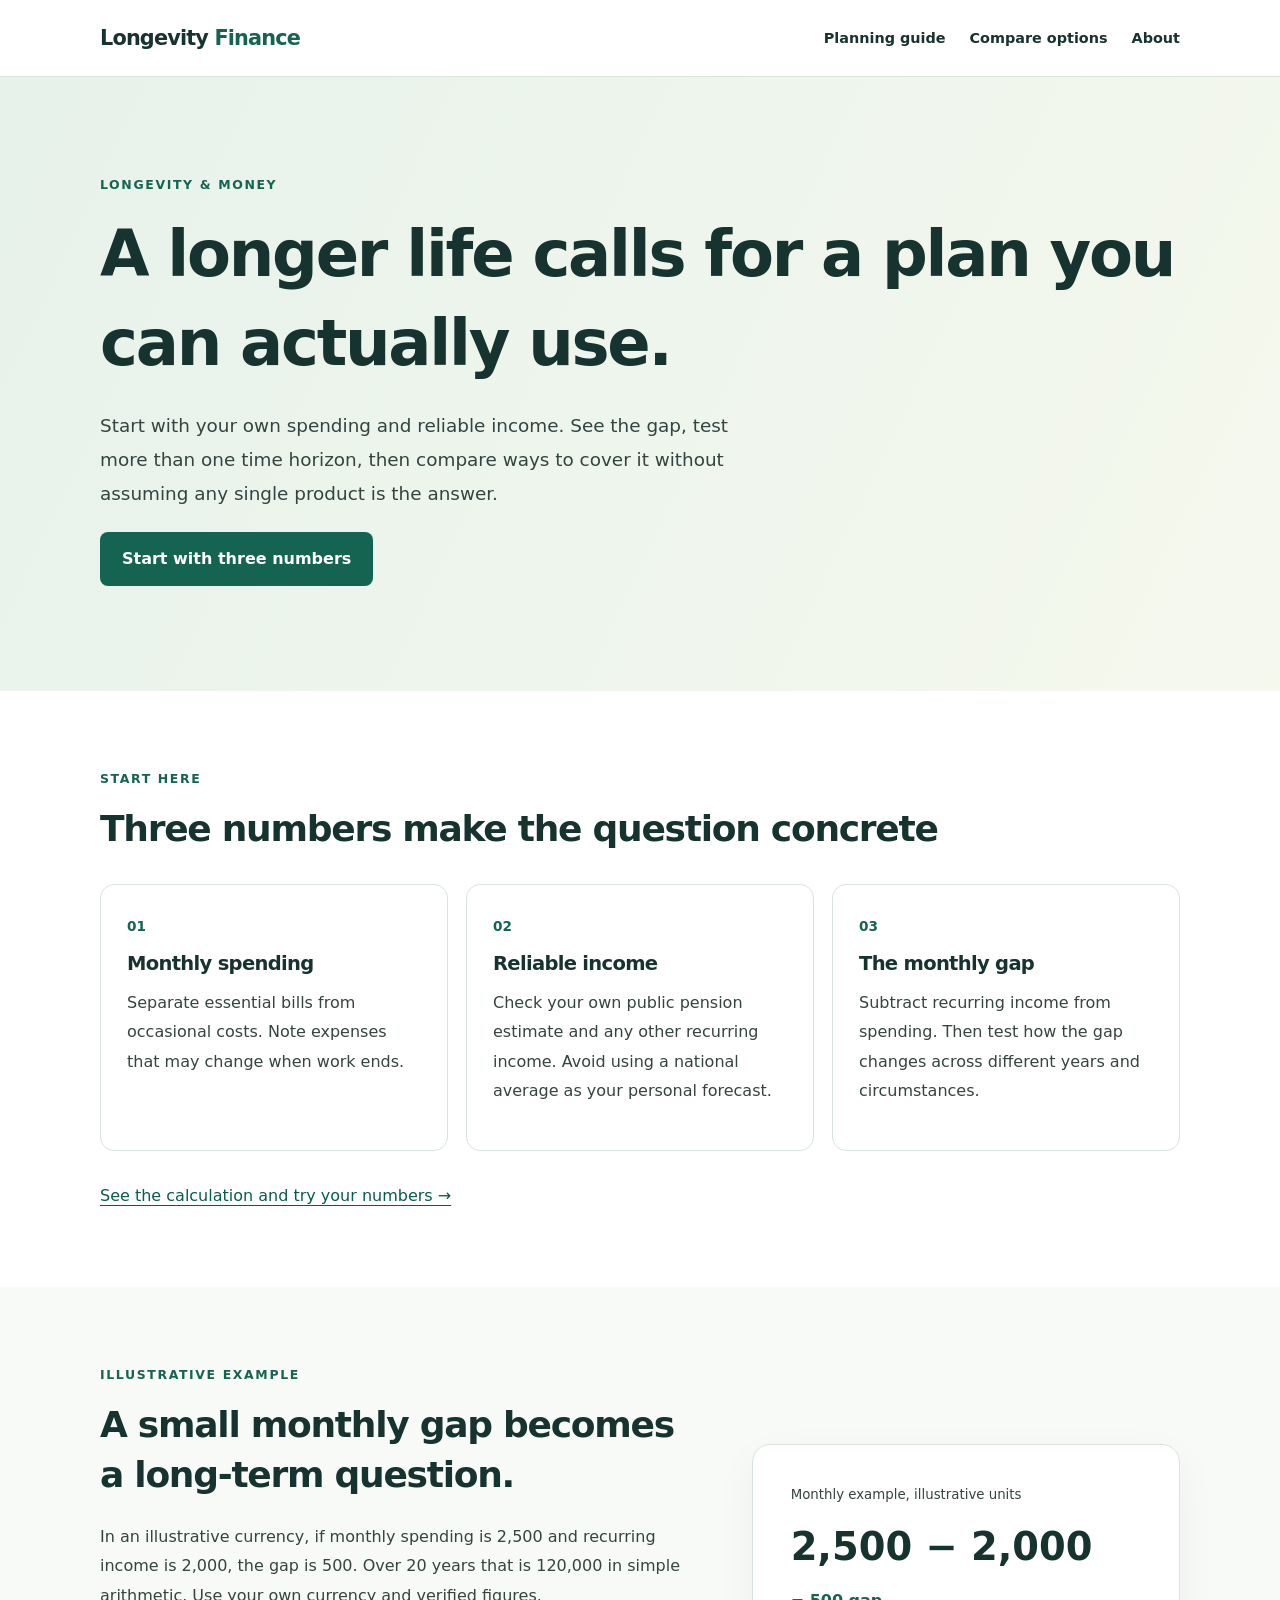
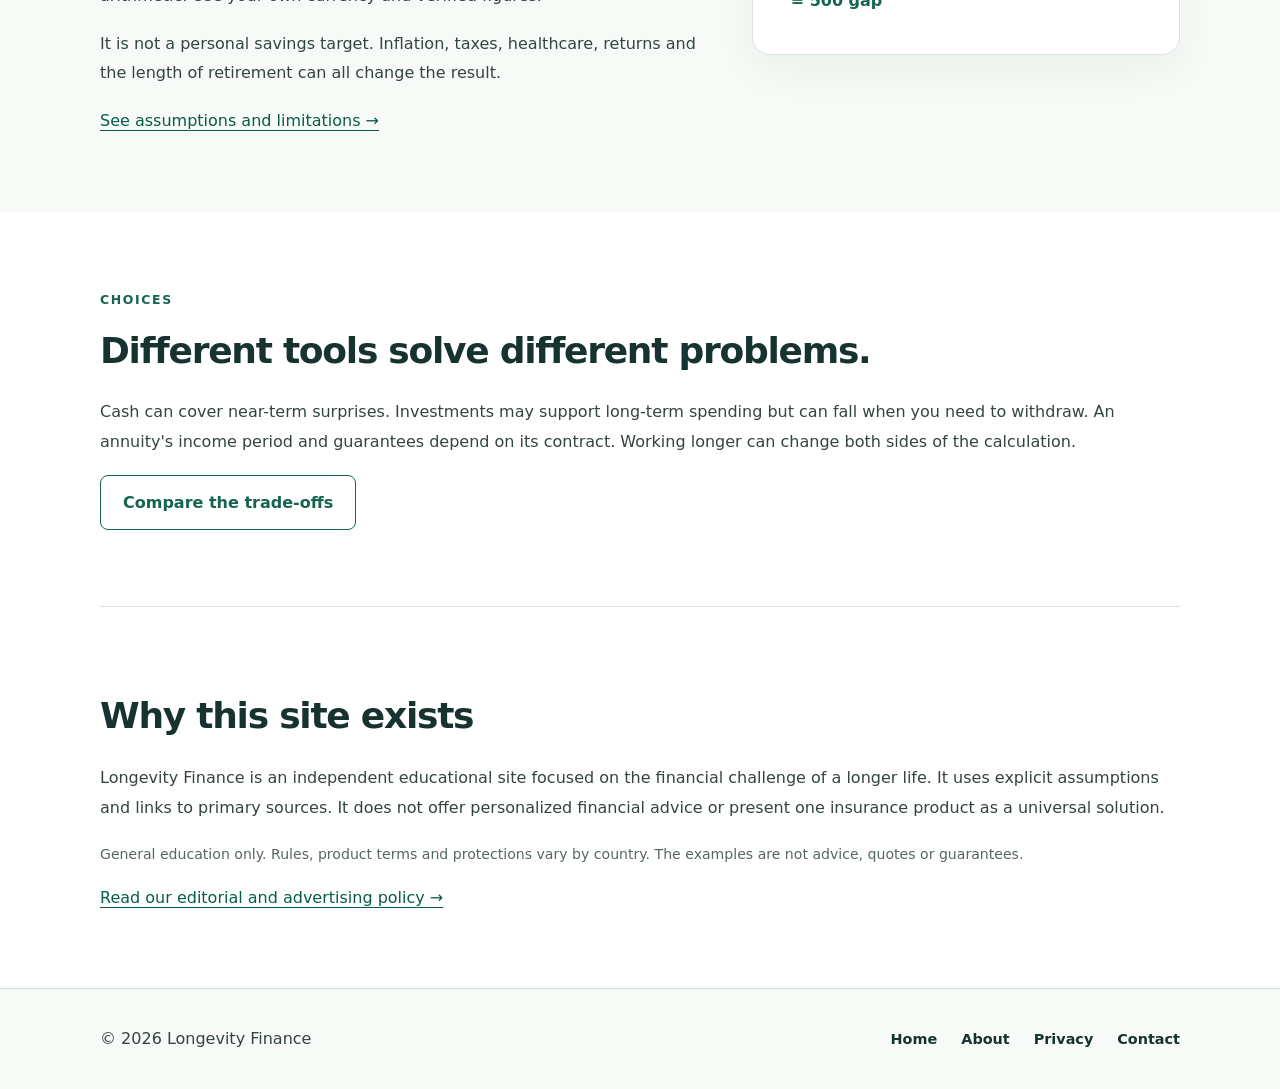
==== commit 065c09cb: "Focus Longevity Finance on English-language long-life planning" ====
--- a/index.html
+++ b/index.html
@@ -1,8 +1,6 @@
-<!doctype html><html lang="ja"><head><meta charset="utf-8"><meta name="viewport" content="width=device-width,initial-scale=1"><title>長寿時代のお金を、数字から考える | Longevity Finance</title><meta name="description" content="老後の生活費と公的年金の差を出発点に、預貯金・運用・年金保険の役割と注意点を比較する、長寿時代の資金計画ガイド。"><link rel="canonical" href="https://longevityfinance.jp/"><link rel="stylesheet" href="/styles.css"><script async src="https://pagead2.googlesyndication.com/pagead/js/adsbygoogle.js?client=ca-pub-2517860910281217" crossorigin="anonymous"></script></head><body>
-<a class="skip" href="#main">本文へ移動</a><header class="site-header"><div class="wrap header-inner"><a class="brand" href="/">Longevity <span>Finance</span></a><nav aria-label="主なメニュー"><a href="/guide.html">資金計画の手順</a><a href="/options.html">選択肢の比較</a><a href="/about.html">このサイトについて</a></nav></div></header>
-<main id="main"><section class="hero"><div class="wrap"><p class="eyebrow">長く生きるためのお金の考え方</p><h1>何歳まで生きても、<br>お金の使い方を自分で選べるように。</h1><p class="lead">「老後資金はいくら必要？」に一つの正解はありません。まず自分の生活費と年金の見込みを並べ、足りない額と備え方を考えるためのサイトです。</p><a class="button" href="/guide.html">３つの数字から始める</a></div></section>
-<section class="wrap section"><p class="eyebrow">START HERE</p><h2>最初に確認する３つの数字</h2><div class="cards"><article class="card"><span class="step">01</span><h3>毎月の生活費</h3><p>住居・食費・医療・趣味など、今の支出と退職後に変わる支出を分けて書き出します。</p></article><article class="card"><span class="step">02</span><h3>公的年金の見込み</h3><p>推測の平均額ではなく、自分の「ねんきんネット」の試算結果を確認します。</p></article><article class="card"><span class="step">03</span><h3>不足額と備え</h3><p>月々の差額を出し、預貯金・働く収入・運用・保険などを比較します。</p></article></div><p><a href="/guide.html">数字の出し方と具体例を見る →</a></p></section>
-<section class="section tint"><div class="wrap split"><div><p class="eyebrow">EXAMPLE</p><h2>「毎月５万円不足」をどう読む？</h2><p>生活費25万円、公的年金の見込み20万円なら、差は月５万円。年間では60万円、20年間なら単純計算で1,200万円です。</p><p>これは必要資金の確定額ではありません。物価、税・社会保険料、医療・介護、運用損益、働く期間、亡くなる時期によって変わります。</p><a href="/guide.html#example">前提と計算式を見る →</a></div><div class="figure" aria-label="月の支出25万円から年金20万円を引くと不足は５万円"><small>月額の例</small><strong>25万円 − 20万円</strong><span>＝ 毎月５万円の差</span></div></div></section>
-<section class="wrap section"><p class="eyebrow">COMPARE</p><h2>備え方には、それぞれ得意・不得意がある</h2><p>預貯金は引き出しやすい反面、物価上昇には弱くなり得ます。投資は値動きがあり、取り崩し期の下落も想定が必要です。個人年金保険は契約によって受取期間や費用、解約条件が違います。</p><a class="button outline" href="/options.html">選択肢と確認項目を比較する</a></section>
-<section class="wrap section note"><h2>このサイトの編集方針</h2><p>金融商品を一つの正解として勧めません。説明には前提条件を明記し、公的機関や業界団体の一次情報を参照します。記事は一般的な情報提供であり、個別の投資・保険・税務の助言ではありません。</p><a href="/about.html">運営・広告方針を見る →</a></section></main>
-<footer><div class="wrap footer-inner"><p>© 2026 Longevity Finance</p><nav aria-label="フッター"><a href="/about.html">運営情報</a><a href="/privacy.html">プライバシー</a><a href="/contact.html">お問い合わせ</a></nav></div></footer></body></html>
+<!doctype html><html lang="en"><head><meta charset="utf-8"><meta name="viewport" content="width=device-width,initial-scale=1"><title>Plan for a longer life, with clearer numbers | Longevity Finance</title><meta name="description" content="A practical guide to retirement spending, pension income, and the trade-offs of savings, investments and annuities."><link rel="canonical" href="https://longevityfinance.jp/"><link rel="stylesheet" href="/styles.css"></head><body><a class="skip" href="#main">Skip to content</a><header class="site-header"><div class="wrap header-inner"><a class="brand" href="/">Longevity <span>Finance</span></a><nav aria-label="Main menu"><a href="/guide.html">Planning guide</a><a href="/options.html">Compare options</a><a href="/about.html">About</a></nav></div></header><main id="main">
+<section class="hero"><div class="wrap"><p class="eyebrow">LONGEVITY & MONEY</p><h1>A longer life calls for a plan you can actually use.</h1><p class="lead">Start with your own spending and reliable income. See the gap, test more than one time horizon, then compare ways to cover it without assuming any single product is the answer.</p><a class="button" href="/guide.html">Start with three numbers</a></div></section>
+<section class="wrap section"><p class="eyebrow">START HERE</p><h2>Three numbers make the question concrete</h2><div class="cards"><article class="card"><span class="step">01</span><h3>Monthly spending</h3><p>Separate essential bills from occasional costs. Note expenses that may change when work ends.</p></article><article class="card"><span class="step">02</span><h3>Reliable income</h3><p>Check your own public pension estimate and any other recurring income. Avoid using a national average as your personal forecast.</p></article><article class="card"><span class="step">03</span><h3>The monthly gap</h3><p>Subtract recurring income from spending. Then test how the gap changes across different years and circumstances.</p></article></div><a href="/guide.html">See the calculation and try your numbers →</a></section>
+<section class="section tint"><div class="wrap split"><div><p class="eyebrow">ILLUSTRATIVE EXAMPLE</p><h2>A small monthly gap becomes a long-term question.</h2><p>In an illustrative currency, if monthly spending is 2,500 and recurring income is 2,000, the gap is 500. Over 20 years that is 120,000 in simple arithmetic. Use your own currency and verified figures.</p><p>It is not a personal savings target. Inflation, taxes, healthcare, returns and the length of retirement can all change the result.</p><a href="/guide.html#example">See assumptions and limitations →</a></div><div class="figure"><small>Monthly example, illustrative units</small><strong>2,500 − 2,000</strong><span>= 500 gap</span></div></div></section>
+<section class="wrap section"><p class="eyebrow">CHOICES</p><h2>Different tools solve different problems.</h2><p>Cash can cover near-term surprises. Investments may support long-term spending but can fall when you need to withdraw. An annuity's income period and guarantees depend on its contract. Working longer can change both sides of the calculation.</p><a class="button outline" href="/options.html">Compare the trade-offs</a></section>
+<section class="wrap section note"><h2>Why this site exists</h2><p>Longevity Finance is an independent educational site focused on the financial challenge of a longer life. It uses explicit assumptions and links to primary sources. It does not offer personalized financial advice or present one insurance product as a universal solution.</p><p class="small">General education only. Rules, product terms and protections vary by country. The examples are not advice, quotes or guarantees.</p><a href="/about.html">Read our editorial and advertising policy →</a></section></main><footer><div class="wrap footer-inner"><p>© 2026 Longevity Finance</p><nav aria-label="Footer"><a href="/">Home</a><a href="/about.html">About</a><a href="/privacy.html">Privacy</a><a href="/contact.html">Contact</a></nav></div></footer></body></html>
--- a/styles.css
+++ b/styles.css
@@ -1,110 +1 @@
-/* 
-  Next-Tech-Infrastructures Premium Stylesheet
-  Theme: Clean Financial & Sophisticated Innovation (Light Mode)
-*/
-
-@import url('https://fonts.googleapis.com/css2?family=Noto+Sans+JP:wght@300;400;500;700&family=Outfit:wght@400;600;700;900&display=swap');
-
-:root {
-    --bg-main: #ffffff;
-    --bg-alt: #f8fafc;
-    --text-primary: #0f172a;
-    --text-secondary: #334155;
-    --text-muted: #64748b;
-    --accent-teal: #0d9488;
-    --accent-teal-dark: #0f766e;
-    --accent-indigo: #4f46e5;
-    --btn-orange: #ea580c;
-    --btn-orange-hover: #c2410c;
-    --border-color: #e2e8f0;
-}
-
-body {
-    font-family: 'Noto Sans JP', 'Yu Gothic', 'YuGothic', 'Hiragino Kaku Gothic ProN', sans-serif;
-    background-color: var(--bg-main);
-    color: var(--text-secondary);
-    line-height: 1.75;
-    font-size: 17px;
-    -webkit-font-smoothing: antialiased;
-    letter-spacing: 0.02em;
-}
-
-h1, h2, h3, h4, h5, h6 {
-    font-family: 'Outfit', 'Noto Sans JP', sans-serif;
-    color: var(--text-primary);
-    font-weight: 700;
-}
-
-.text-gradient-teal {
-    background: linear-gradient(135deg, var(--accent-indigo) 0%, var(--accent-teal) 100%);
-    -webkit-background-clip: text;
-    -webkit-text-fill-color: transparent;
-}
-
-/* プレミアムなガラスモルフィズム風カード（ライトモード） */
-.premium-card {
-    background: rgba(255, 255, 255, 0.8);
-    backdrop-filter: blur(12px);
-    -webkit-backdrop-filter: blur(12px);
-    border: 1px solid rgba(226, 232, 240, 0.8);
-    box-shadow: 0 4px 20px rgba(15, 23, 42, 0.03);
-    border-radius: 16px;
-    transition: all 0.3s cubic-bezier(0.4, 0, 0.2, 1);
-}
-
-.premium-card:hover {
-    transform: translateY(-2px);
-    box-shadow: 0 10px 30px rgba(13, 148, 136, 0.08);
-    border-color: rgba(13, 148, 136, 0.3);
-}
-
-/* CTAボタン */
-.btn-cta {
-    display: inline-block;
-    background: linear-gradient(135deg, var(--btn-orange) 0%, var(--btn-orange-hover) 100%);
-    color: #ffffff !important;
-    font-weight: 700;
-    padding: 1.25rem 2.5rem;
-    border-radius: 12px;
-    box-shadow: 0 4px 14px rgba(234, 88, 12, 0.4);
-    transition: all 0.3s ease;
-    text-align: center;
-    border: none;
-    text-decoration: none;
-}
-
-.btn-cta:hover {
-    transform: translateY(-2px);
-    box-shadow: 0 6px 20px rgba(234, 88, 12, 0.6);
-}
-
-.btn-cta:active {
-    transform: translateY(0);
-}
-
-/* 区切り線 */
-.cyber-hr {
-    height: 1px;
-    background: linear-gradient(90deg, transparent, var(--border-color), transparent);
-    margin: 4rem 0;
-}
-
-/* 装飾グラフィックス */
-.blob-bg {
-    position: absolute;
-    width: 600px;
-    height: 600px;
-    border-radius: 50%;
-    background: radial-gradient(circle, rgba(13, 148, 136, 0.05) 0%, rgba(79, 70, 229, 0.05) 50%, transparent 100%);
-    filter: blur(40px);
-    z-index: -1;
-    pointer-events: none;
-}
-
-/* スマホ対応調整 */
-@media (max-width: 768px) {
-    body {
-        font-size: 16px;
-        line-height: 1.7;
-    }
-}
+:root{color-scheme:light;--ink:#17332f;--body:#344440;--muted:#556760;--line:#d8e4dc;--bg:#f7faf6;--accent:#146451}*{box-sizing:border-box}html{scroll-behavior:smooth}body{margin:0;color:var(--body);background:white;font:16px/1.85 system-ui,-apple-system,"Hiragino Kaku Gothic ProN","Yu Gothic",sans-serif}a{color:#075d4b;text-underline-offset:.22em}a:hover{text-decoration-thickness:2px}a:focus-visible,button:focus-visible,input:focus-visible{outline:3px solid #ed9b41;outline-offset:3px}.wrap{width:min(1080px,calc(100% - 40px));margin:auto}.skip{position:absolute;top:-100px;left:10px;background:white;padding:12px;z-index:20}.skip:focus{top:10px}.site-header{border-bottom:1px solid var(--line);background:white}.header-inner,.footer-inner{display:flex;align-items:center;justify-content:space-between;gap:24px}.header-inner{min-height:76px}.brand{font-size:1.3rem;font-weight:800;color:var(--ink);text-decoration:none;white-space:nowrap;letter-spacing:-.04em}.brand span{color:var(--accent)}nav{display:flex;gap:24px;flex-wrap:wrap}nav a{font-size:.9rem;font-weight:650;text-decoration:none;color:var(--ink)}nav a:hover{text-decoration:underline}h1,h2,h3{color:var(--ink);line-height:1.38;letter-spacing:-.035em}h1{font-size:clamp(2.2rem,5vw,4.1rem);margin:12px 0 22px}h2{font-size:clamp(1.55rem,3vw,2.25rem);margin:8px 0 22px}h3{font-size:1.22rem;margin:10px 0}p{margin:0 0 1.15em}.hero{background:linear-gradient(115deg,#e7f2eb,#f5f8ed);padding:96px 0 105px}.hero .wrap{max-width:1080px}.lead{max-width:680px;font-size:1.15rem}.eyebrow{color:var(--accent);font-size:.78rem;font-weight:800;letter-spacing:.13em}.section{padding-top:76px;padding-bottom:76px}.tint{background:var(--bg)}.cards{display:grid;grid-template-columns:repeat(3,1fr);gap:18px;margin:30px 0}.card{padding:26px;border:1px solid var(--line);border-radius:14px;background:white}.step{font-size:.85rem;color:var(--accent);font-weight:800}.button{display:inline-block;background:var(--accent);color:white;text-decoration:none;font-weight:750;padding:12px 22px;border-radius:8px}.button:hover{background:#0c493b}.outline{background:white;color:var(--accent);border:1px solid var(--accent)}.outline:hover{color:white}.split{display:grid;grid-template-columns:1.4fr 1fr;align-items:center;gap:52px}.figure{background:white;border:1px solid var(--line);border-radius:18px;padding:38px;box-shadow:0 14px 42px #17332f0c}.figure small,.figure strong,.figure span{display:block}.figure strong{color:var(--ink);font-size:clamp(1.6rem,3vw,2.4rem);line-height:1.4;margin:12px 0}.figure span{color:var(--accent);font-weight:800}.note{border-top:1px solid var(--line)}footer{border-top:1px solid var(--line);background:var(--bg);padding:35px 0}footer p{margin:0}.article{max-width:790px;margin:0 auto;padding:52px 20px 90px}.article .intro{font-size:1.12rem;color:var(--ink)}.article section{margin:48px 0}.article h2{padding-top:10px}.article h3{margin-top:28px}ul,ol{padding-left:1.5em}li{padding:.18em 0}table{width:100%;border-collapse:collapse;margin:20px 0}th,td{border:1px solid var(--line);padding:12px;text-align:left;vertical-align:top}th{background:var(--bg)}.table-scroll{overflow-x:auto}.callout{background:var(--bg);border-left:4px solid var(--accent);padding:20px 24px;margin:22px 0}.calc{border:1px solid var(--line);border-radius:14px;padding:24px;background:var(--bg)}.calc-grid{display:grid;grid-template-columns:repeat(2,1fr);gap:18px}.calc label{display:block;font-weight:700}.calc input{display:block;max-width:100%;width:100%;margin-top:6px;padding:11px;font:inherit;border:1px solid #829890;border-radius:6px}.result{font-size:1.15rem;font-weight:800;color:var(--ink);padding:16px 0}.small{font-size:.88rem;color:var(--muted)}.sources a{overflow-wrap:anywhere}@media(max-width:720px){.header-inner,.footer-inner{align-items:flex-start;flex-direction:column;padding:18px 0}.header-inner{gap:12px}nav{gap:9px 18px}.hero{padding:64px 0 72px}.section{padding-top:52px;padding-bottom:52px}.cards,.split,.calc-grid{grid-template-columns:1fr}.figure{padding:24px}.article{padding-top:38px}th,td{min-width:130px}}@media(prefers-reduced-motion:reduce){html{scroll-behavior:auto}}
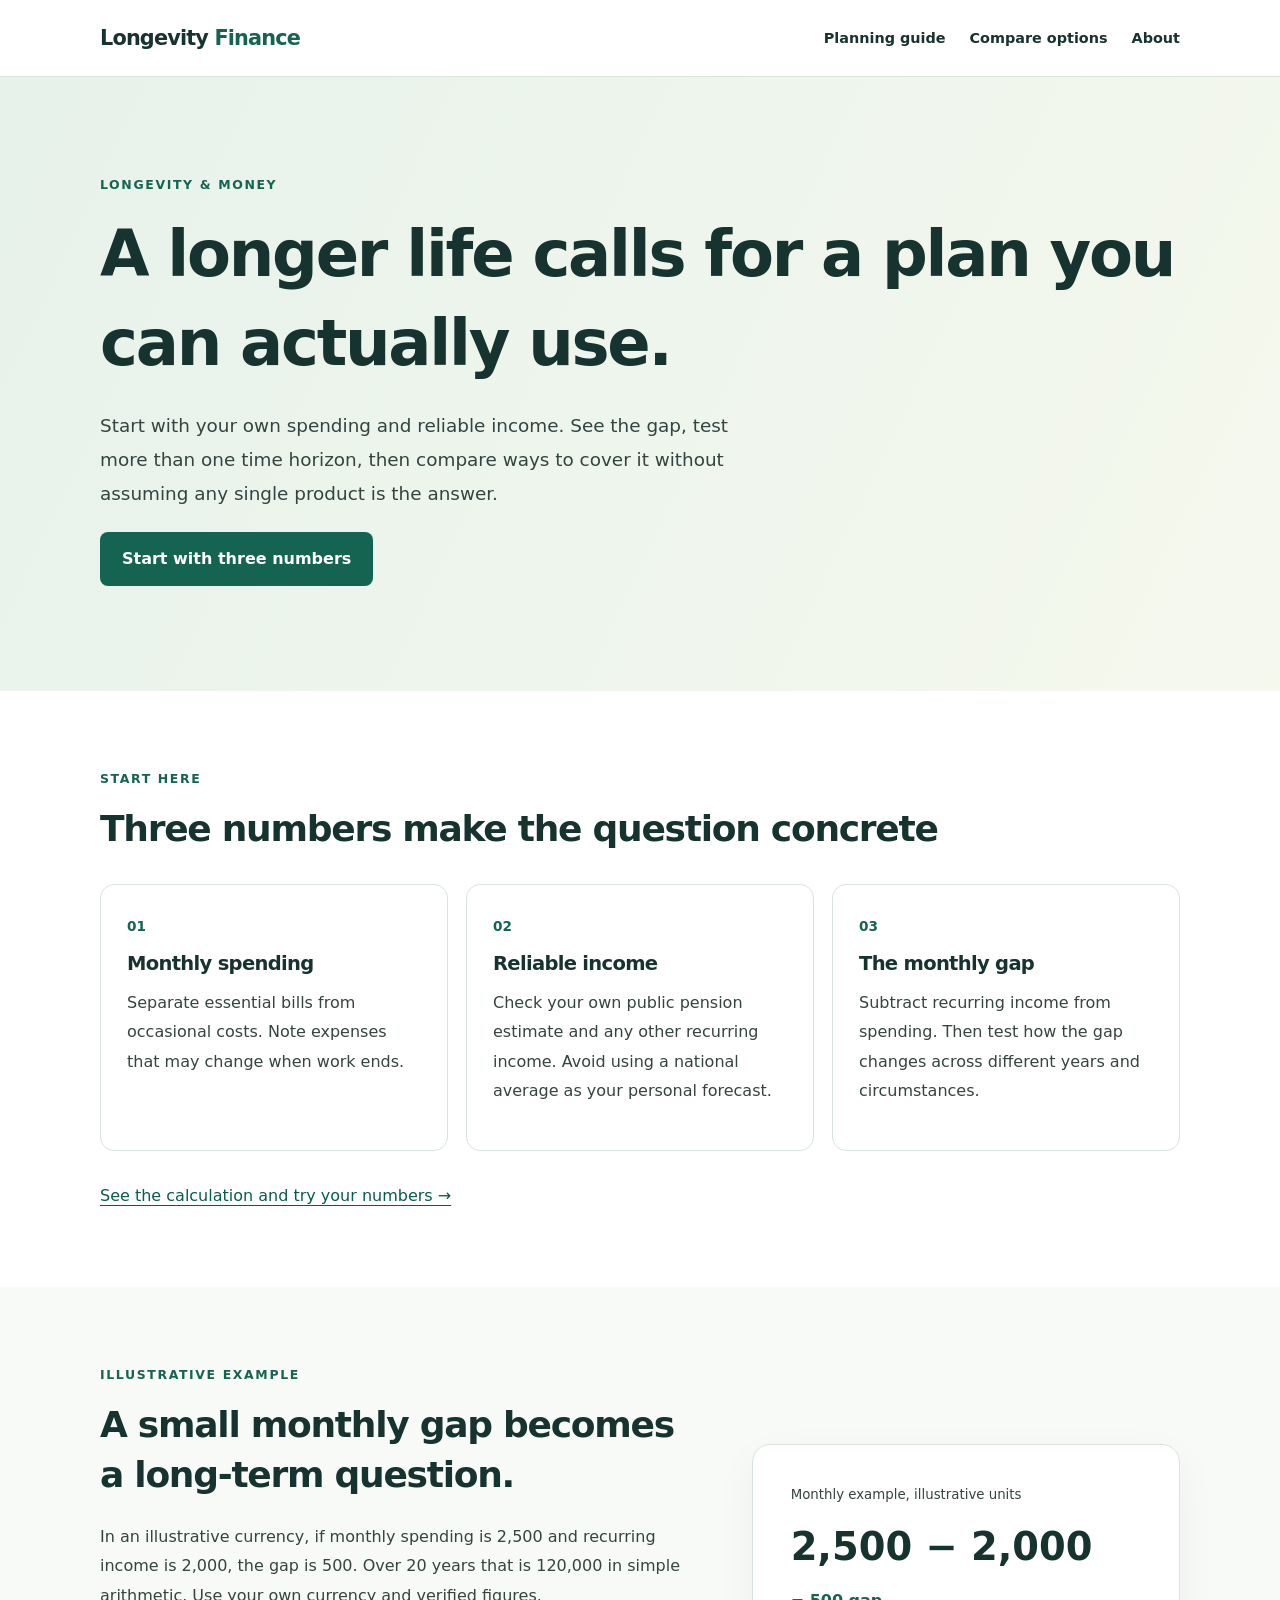
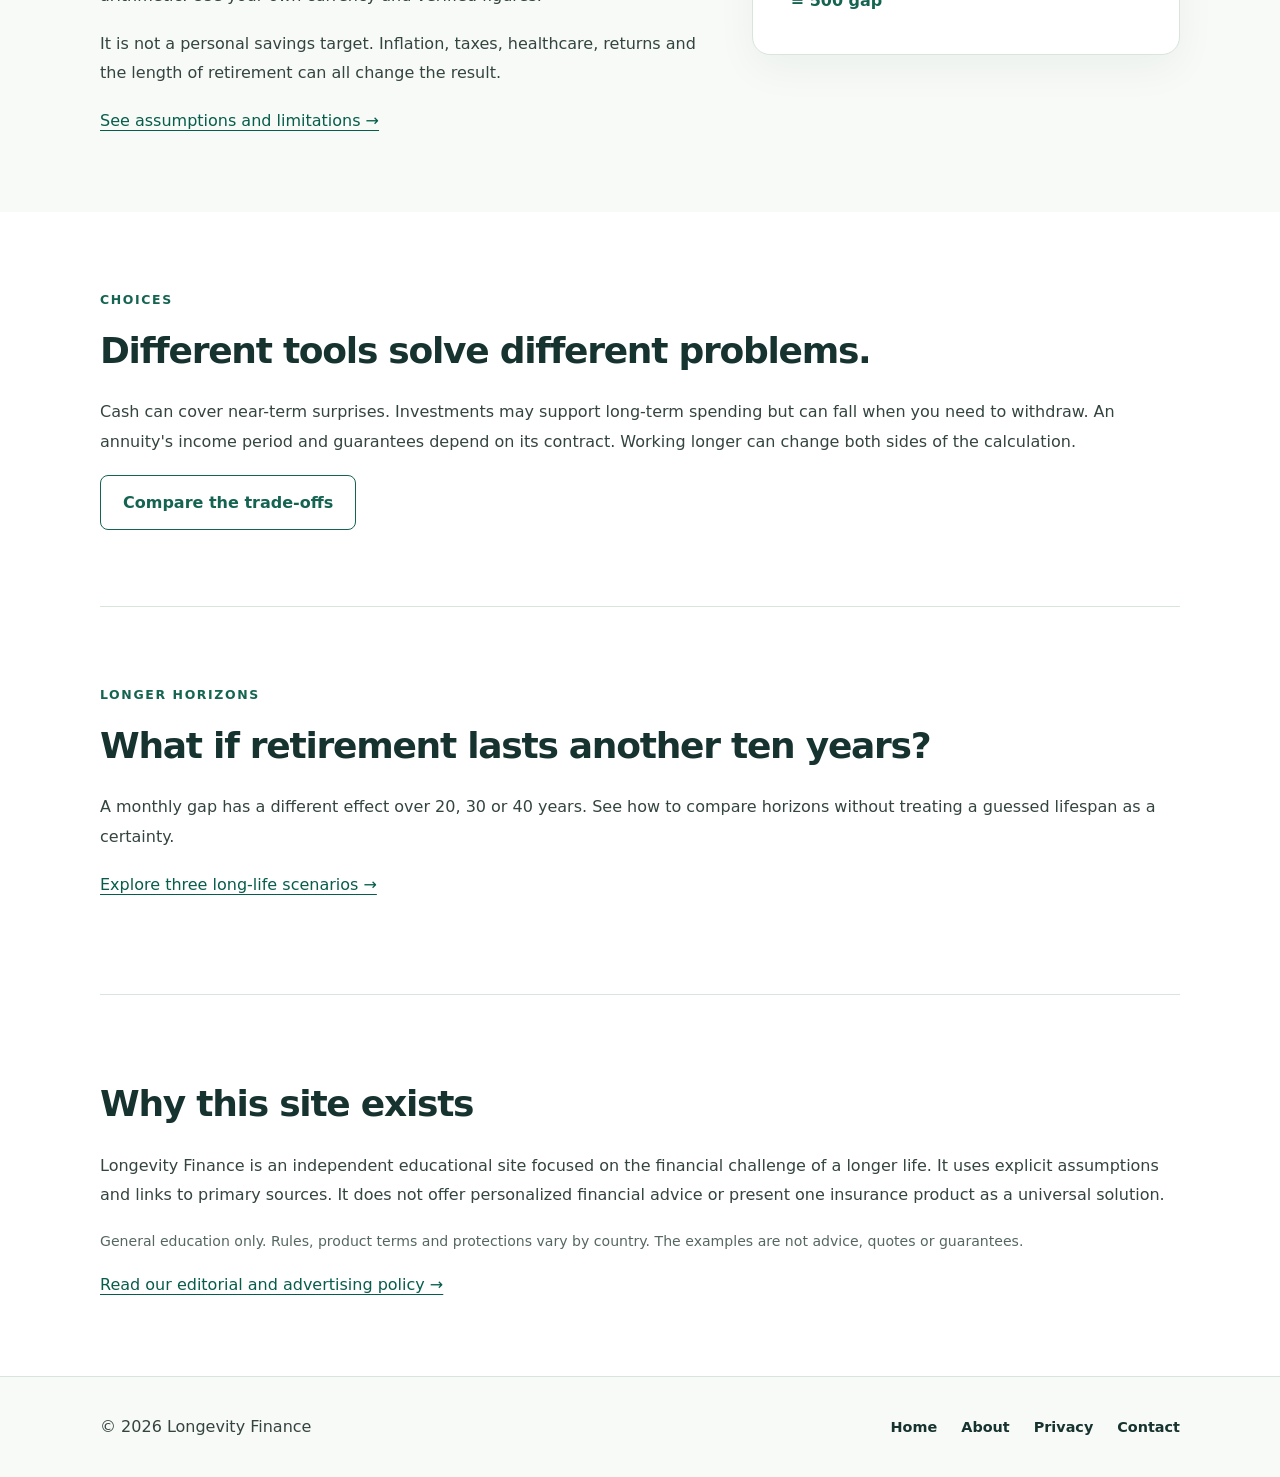
==== commit 878c81e4: "Add longevity scenarios and connect planning pages" ====
--- a/index.html
+++ b/index.html
@@ -3,4 +3,5 @@
 <section class="wrap section"><p class="eyebrow">START HERE</p><h2>Three numbers make the question concrete</h2><div class="cards"><article class="card"><span class="step">01</span><h3>Monthly spending</h3><p>Separate essential bills from occasional costs. Note expenses that may change when work ends.</p></article><article class="card"><span class="step">02</span><h3>Reliable income</h3><p>Check your own public pension estimate and any other recurring income. Avoid using a national average as your personal forecast.</p></article><article class="card"><span class="step">03</span><h3>The monthly gap</h3><p>Subtract recurring income from spending. Then test how the gap changes across different years and circumstances.</p></article></div><a href="/guide.html">See the calculation and try your numbers →</a></section>
 <section class="section tint"><div class="wrap split"><div><p class="eyebrow">ILLUSTRATIVE EXAMPLE</p><h2>A small monthly gap becomes a long-term question.</h2><p>In an illustrative currency, if monthly spending is 2,500 and recurring income is 2,000, the gap is 500. Over 20 years that is 120,000 in simple arithmetic. Use your own currency and verified figures.</p><p>It is not a personal savings target. Inflation, taxes, healthcare, returns and the length of retirement can all change the result.</p><a href="/guide.html#example">See assumptions and limitations →</a></div><div class="figure"><small>Monthly example, illustrative units</small><strong>2,500 − 2,000</strong><span>= 500 gap</span></div></div></section>
 <section class="wrap section"><p class="eyebrow">CHOICES</p><h2>Different tools solve different problems.</h2><p>Cash can cover near-term surprises. Investments may support long-term spending but can fall when you need to withdraw. An annuity's income period and guarantees depend on its contract. Working longer can change both sides of the calculation.</p><a class="button outline" href="/options.html">Compare the trade-offs</a></section>
+<section class="wrap section note"><p class="eyebrow">LONGER HORIZONS</p><h2>What if retirement lasts another ten years?</h2><p>A monthly gap has a different effect over 20, 30 or 40 years. See how to compare horizons without treating a guessed lifespan as a certainty.</p><p><a href="/scenarios.html">Explore three long-life scenarios →</a></p></section>
 <section class="wrap section note"><h2>Why this site exists</h2><p>Longevity Finance is an independent educational site focused on the financial challenge of a longer life. It uses explicit assumptions and links to primary sources. It does not offer personalized financial advice or present one insurance product as a universal solution.</p><p class="small">General education only. Rules, product terms and protections vary by country. The examples are not advice, quotes or guarantees.</p><a href="/about.html">Read our editorial and advertising policy →</a></section></main><footer><div class="wrap footer-inner"><p>© 2026 Longevity Finance</p><nav aria-label="Footer"><a href="/">Home</a><a href="/about.html">About</a><a href="/privacy.html">Privacy</a><a href="/contact.html">Contact</a></nav></div></footer></body></html>
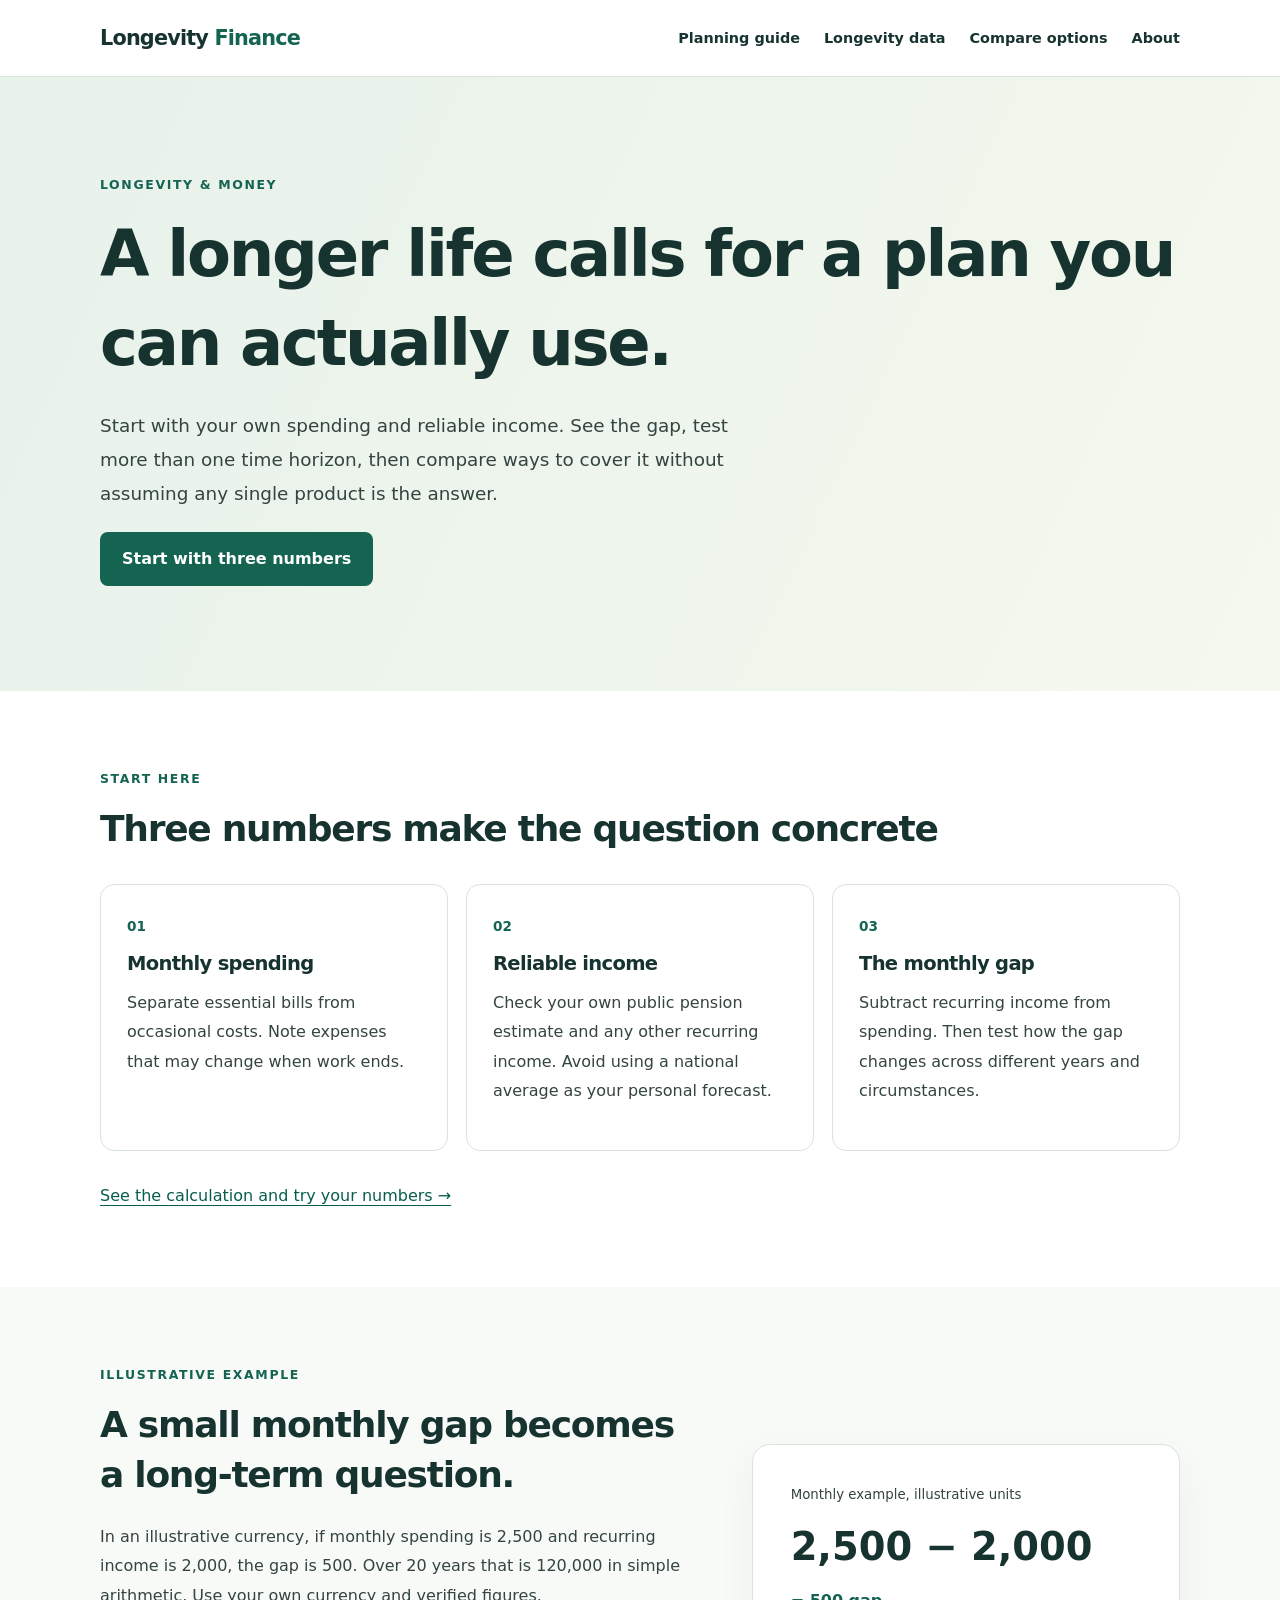
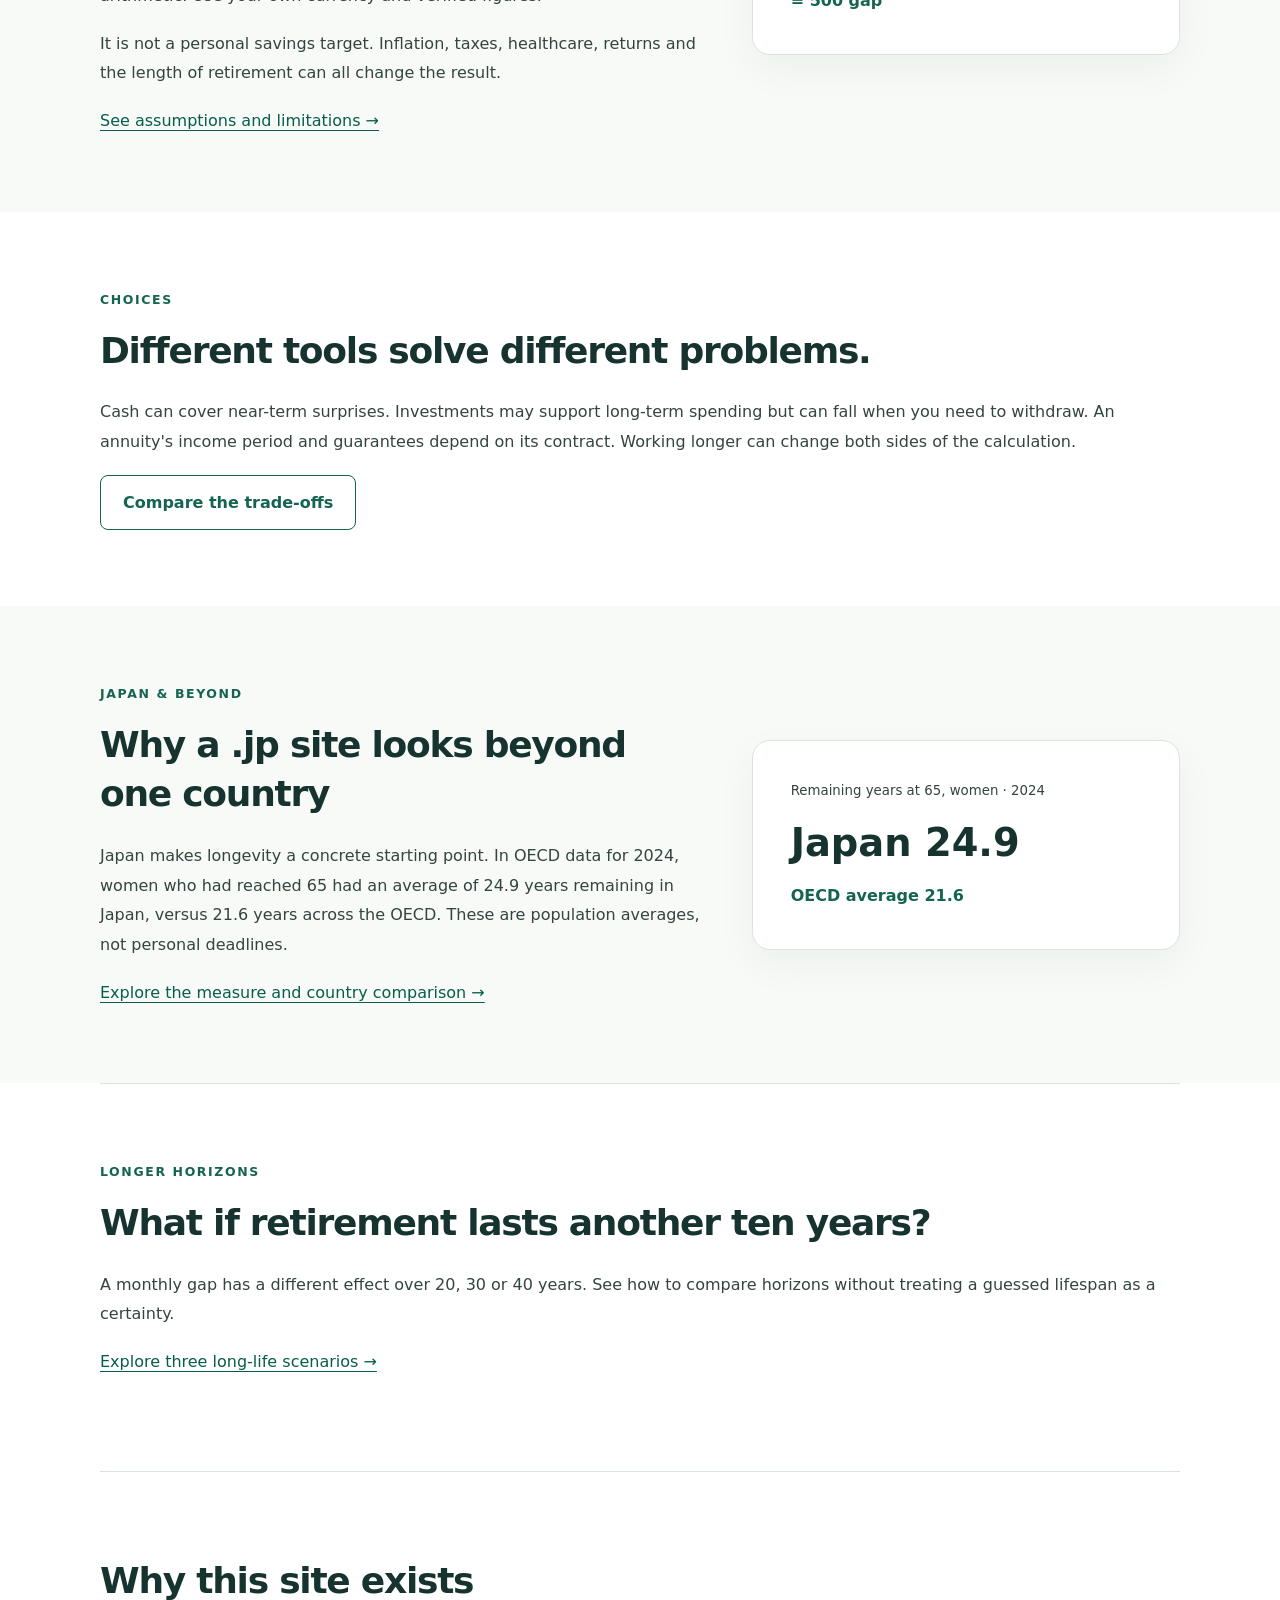
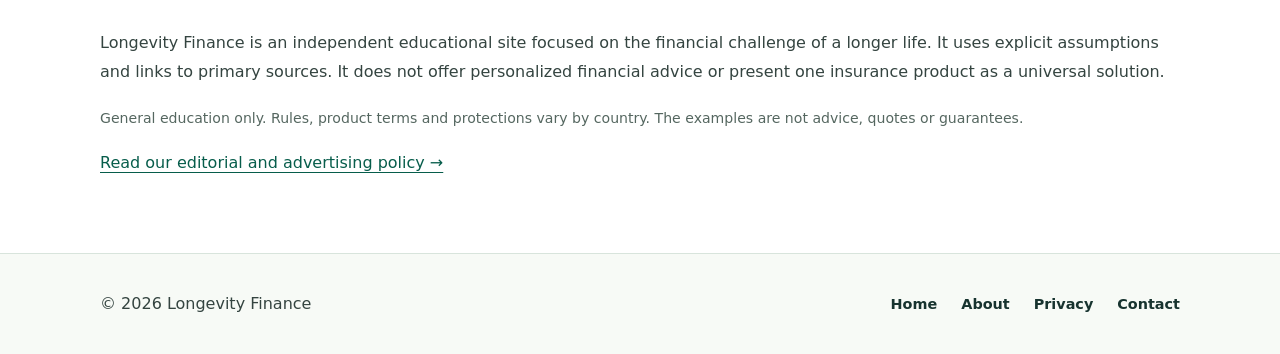
==== commit eab2df15: "Add international longevity data and direct contact email" ====
--- a/index.html
+++ b/index.html
@@ -1,7 +1,8 @@
-<!doctype html><html lang="en"><head><meta charset="utf-8"><meta name="viewport" content="width=device-width,initial-scale=1"><title>Plan for a longer life, with clearer numbers | Longevity Finance</title><meta name="description" content="A practical guide to retirement spending, pension income, and the trade-offs of savings, investments and annuities."><link rel="canonical" href="https://longevityfinance.jp/"><link rel="stylesheet" href="/styles.css"></head><body><a class="skip" href="#main">Skip to content</a><header class="site-header"><div class="wrap header-inner"><a class="brand" href="/">Longevity <span>Finance</span></a><nav aria-label="Main menu"><a href="/guide.html">Planning guide</a><a href="/options.html">Compare options</a><a href="/about.html">About</a></nav></div></header><main id="main">
+<!doctype html><html lang="en"><head><meta charset="utf-8"><meta name="viewport" content="width=device-width,initial-scale=1"><title>Plan for a longer life, with clearer numbers | Longevity Finance</title><meta name="description" content="A practical guide to retirement spending, pension income, and the trade-offs of savings, investments and annuities."><link rel="canonical" href="https://longevityfinance.jp/"><link rel="stylesheet" href="/styles.css"></head><body><a class="skip" href="#main">Skip to content</a><header class="site-header"><div class="wrap header-inner"><a class="brand" href="/">Longevity <span>Finance</span></a><nav aria-label="Main menu"><a href="/guide.html">Planning guide</a><a href="/longevity-data.html">Longevity data</a><a href="/options.html">Compare options</a><a href="/about.html">About</a></nav></div></header><main id="main">
 <section class="hero"><div class="wrap"><p class="eyebrow">LONGEVITY & MONEY</p><h1>A longer life calls for a plan you can actually use.</h1><p class="lead">Start with your own spending and reliable income. See the gap, test more than one time horizon, then compare ways to cover it without assuming any single product is the answer.</p><a class="button" href="/guide.html">Start with three numbers</a></div></section>
 <section class="wrap section"><p class="eyebrow">START HERE</p><h2>Three numbers make the question concrete</h2><div class="cards"><article class="card"><span class="step">01</span><h3>Monthly spending</h3><p>Separate essential bills from occasional costs. Note expenses that may change when work ends.</p></article><article class="card"><span class="step">02</span><h3>Reliable income</h3><p>Check your own public pension estimate and any other recurring income. Avoid using a national average as your personal forecast.</p></article><article class="card"><span class="step">03</span><h3>The monthly gap</h3><p>Subtract recurring income from spending. Then test how the gap changes across different years and circumstances.</p></article></div><a href="/guide.html">See the calculation and try your numbers →</a></section>
 <section class="section tint"><div class="wrap split"><div><p class="eyebrow">ILLUSTRATIVE EXAMPLE</p><h2>A small monthly gap becomes a long-term question.</h2><p>In an illustrative currency, if monthly spending is 2,500 and recurring income is 2,000, the gap is 500. Over 20 years that is 120,000 in simple arithmetic. Use your own currency and verified figures.</p><p>It is not a personal savings target. Inflation, taxes, healthcare, returns and the length of retirement can all change the result.</p><a href="/guide.html#example">See assumptions and limitations →</a></div><div class="figure"><small>Monthly example, illustrative units</small><strong>2,500 − 2,000</strong><span>= 500 gap</span></div></div></section>
 <section class="wrap section"><p class="eyebrow">CHOICES</p><h2>Different tools solve different problems.</h2><p>Cash can cover near-term surprises. Investments may support long-term spending but can fall when you need to withdraw. An annuity's income period and guarantees depend on its contract. Working longer can change both sides of the calculation.</p><a class="button outline" href="/options.html">Compare the trade-offs</a></section>
+<section class="section tint"><div class="wrap split"><div><p class="eyebrow">JAPAN & BEYOND</p><h2>Why a .jp site looks beyond one country</h2><p>Japan makes longevity a concrete starting point. In OECD data for 2024, women who had reached 65 had an average of 24.9 years remaining in Japan, versus 21.6 years across the OECD. These are population averages, not personal deadlines.</p><a href="/longevity-data.html">Explore the measure and country comparison →</a></div><div class="figure"><small>Remaining years at 65, women · 2024</small><strong>Japan 24.9</strong><span>OECD average 21.6</span></div></div></section>
 <section class="wrap section note"><p class="eyebrow">LONGER HORIZONS</p><h2>What if retirement lasts another ten years?</h2><p>A monthly gap has a different effect over 20, 30 or 40 years. See how to compare horizons without treating a guessed lifespan as a certainty.</p><p><a href="/scenarios.html">Explore three long-life scenarios →</a></p></section>
 <section class="wrap section note"><h2>Why this site exists</h2><p>Longevity Finance is an independent educational site focused on the financial challenge of a longer life. It uses explicit assumptions and links to primary sources. It does not offer personalized financial advice or present one insurance product as a universal solution.</p><p class="small">General education only. Rules, product terms and protections vary by country. The examples are not advice, quotes or guarantees.</p><a href="/about.html">Read our editorial and advertising policy →</a></section></main><footer><div class="wrap footer-inner"><p>© 2026 Longevity Finance</p><nav aria-label="Footer"><a href="/">Home</a><a href="/about.html">About</a><a href="/privacy.html">Privacy</a><a href="/contact.html">Contact</a></nav></div></footer></body></html>
--- a/styles.css
+++ b/styles.css
@@ -1 +1,3 @@
 :root{color-scheme:light;--ink:#17332f;--body:#344440;--muted:#556760;--line:#d8e4dc;--bg:#f7faf6;--accent:#146451}*{box-sizing:border-box}html{scroll-behavior:smooth}body{margin:0;color:var(--body);background:white;font:16px/1.85 system-ui,-apple-system,"Hiragino Kaku Gothic ProN","Yu Gothic",sans-serif}a{color:#075d4b;text-underline-offset:.22em}a:hover{text-decoration-thickness:2px}a:focus-visible,button:focus-visible,input:focus-visible{outline:3px solid #ed9b41;outline-offset:3px}.wrap{width:min(1080px,calc(100% - 40px));margin:auto}.skip{position:absolute;top:-100px;left:10px;background:white;padding:12px;z-index:20}.skip:focus{top:10px}.site-header{border-bottom:1px solid var(--line);background:white}.header-inner,.footer-inner{display:flex;align-items:center;justify-content:space-between;gap:24px}.header-inner{min-height:76px}.brand{font-size:1.3rem;font-weight:800;color:var(--ink);text-decoration:none;white-space:nowrap;letter-spacing:-.04em}.brand span{color:var(--accent)}nav{display:flex;gap:24px;flex-wrap:wrap}nav a{font-size:.9rem;font-weight:650;text-decoration:none;color:var(--ink)}nav a:hover{text-decoration:underline}h1,h2,h3{color:var(--ink);line-height:1.38;letter-spacing:-.035em}h1{font-size:clamp(2.2rem,5vw,4.1rem);margin:12px 0 22px}h2{font-size:clamp(1.55rem,3vw,2.25rem);margin:8px 0 22px}h3{font-size:1.22rem;margin:10px 0}p{margin:0 0 1.15em}.hero{background:linear-gradient(115deg,#e7f2eb,#f5f8ed);padding:96px 0 105px}.hero .wrap{max-width:1080px}.lead{max-width:680px;font-size:1.15rem}.eyebrow{color:var(--accent);font-size:.78rem;font-weight:800;letter-spacing:.13em}.section{padding-top:76px;padding-bottom:76px}.tint{background:var(--bg)}.cards{display:grid;grid-template-columns:repeat(3,1fr);gap:18px;margin:30px 0}.card{padding:26px;border:1px solid var(--line);border-radius:14px;background:white}.step{font-size:.85rem;color:var(--accent);font-weight:800}.button{display:inline-block;background:var(--accent);color:white;text-decoration:none;font-weight:750;padding:12px 22px;border-radius:8px}.button:hover{background:#0c493b}.outline{background:white;color:var(--accent);border:1px solid var(--accent)}.outline:hover{color:white}.split{display:grid;grid-template-columns:1.4fr 1fr;align-items:center;gap:52px}.figure{background:white;border:1px solid var(--line);border-radius:18px;padding:38px;box-shadow:0 14px 42px #17332f0c}.figure small,.figure strong,.figure span{display:block}.figure strong{color:var(--ink);font-size:clamp(1.6rem,3vw,2.4rem);line-height:1.4;margin:12px 0}.figure span{color:var(--accent);font-weight:800}.note{border-top:1px solid var(--line)}footer{border-top:1px solid var(--line);background:var(--bg);padding:35px 0}footer p{margin:0}.article{max-width:790px;margin:0 auto;padding:52px 20px 90px}.article .intro{font-size:1.12rem;color:var(--ink)}.article section{margin:48px 0}.article h2{padding-top:10px}.article h3{margin-top:28px}ul,ol{padding-left:1.5em}li{padding:.18em 0}table{width:100%;border-collapse:collapse;margin:20px 0}th,td{border:1px solid var(--line);padding:12px;text-align:left;vertical-align:top}th{background:var(--bg)}.table-scroll{overflow-x:auto}.callout{background:var(--bg);border-left:4px solid var(--accent);padding:20px 24px;margin:22px 0}.calc{border:1px solid var(--line);border-radius:14px;padding:24px;background:var(--bg)}.calc-grid{display:grid;grid-template-columns:repeat(2,1fr);gap:18px}.calc label{display:block;font-weight:700}.calc input{display:block;max-width:100%;width:100%;margin-top:6px;padding:11px;font:inherit;border:1px solid #829890;border-radius:6px}.result{font-size:1.15rem;font-weight:800;color:var(--ink);padding:16px 0}.small{font-size:.88rem;color:var(--muted)}.sources a{overflow-wrap:anywhere}@media(max-width:720px){.header-inner,.footer-inner{align-items:flex-start;flex-direction:column;padding:18px 0}.header-inner{gap:12px}nav{gap:9px 18px}.hero{padding:64px 0 72px}.section{padding-top:52px;padding-bottom:52px}.cards,.split,.calc-grid{grid-template-columns:1fr}.figure{padding:24px}.article{padding-top:38px}th,td{min-width:130px}}@media(prefers-reduced-motion:reduce){html{scroll-behavior:auto}}
+
+.table-scroll caption{text-align:left;font-weight:700;color:var(--ink);padding:4px 0 12px}a[aria-current="page"]{color:var(--accent);text-decoration:underline}
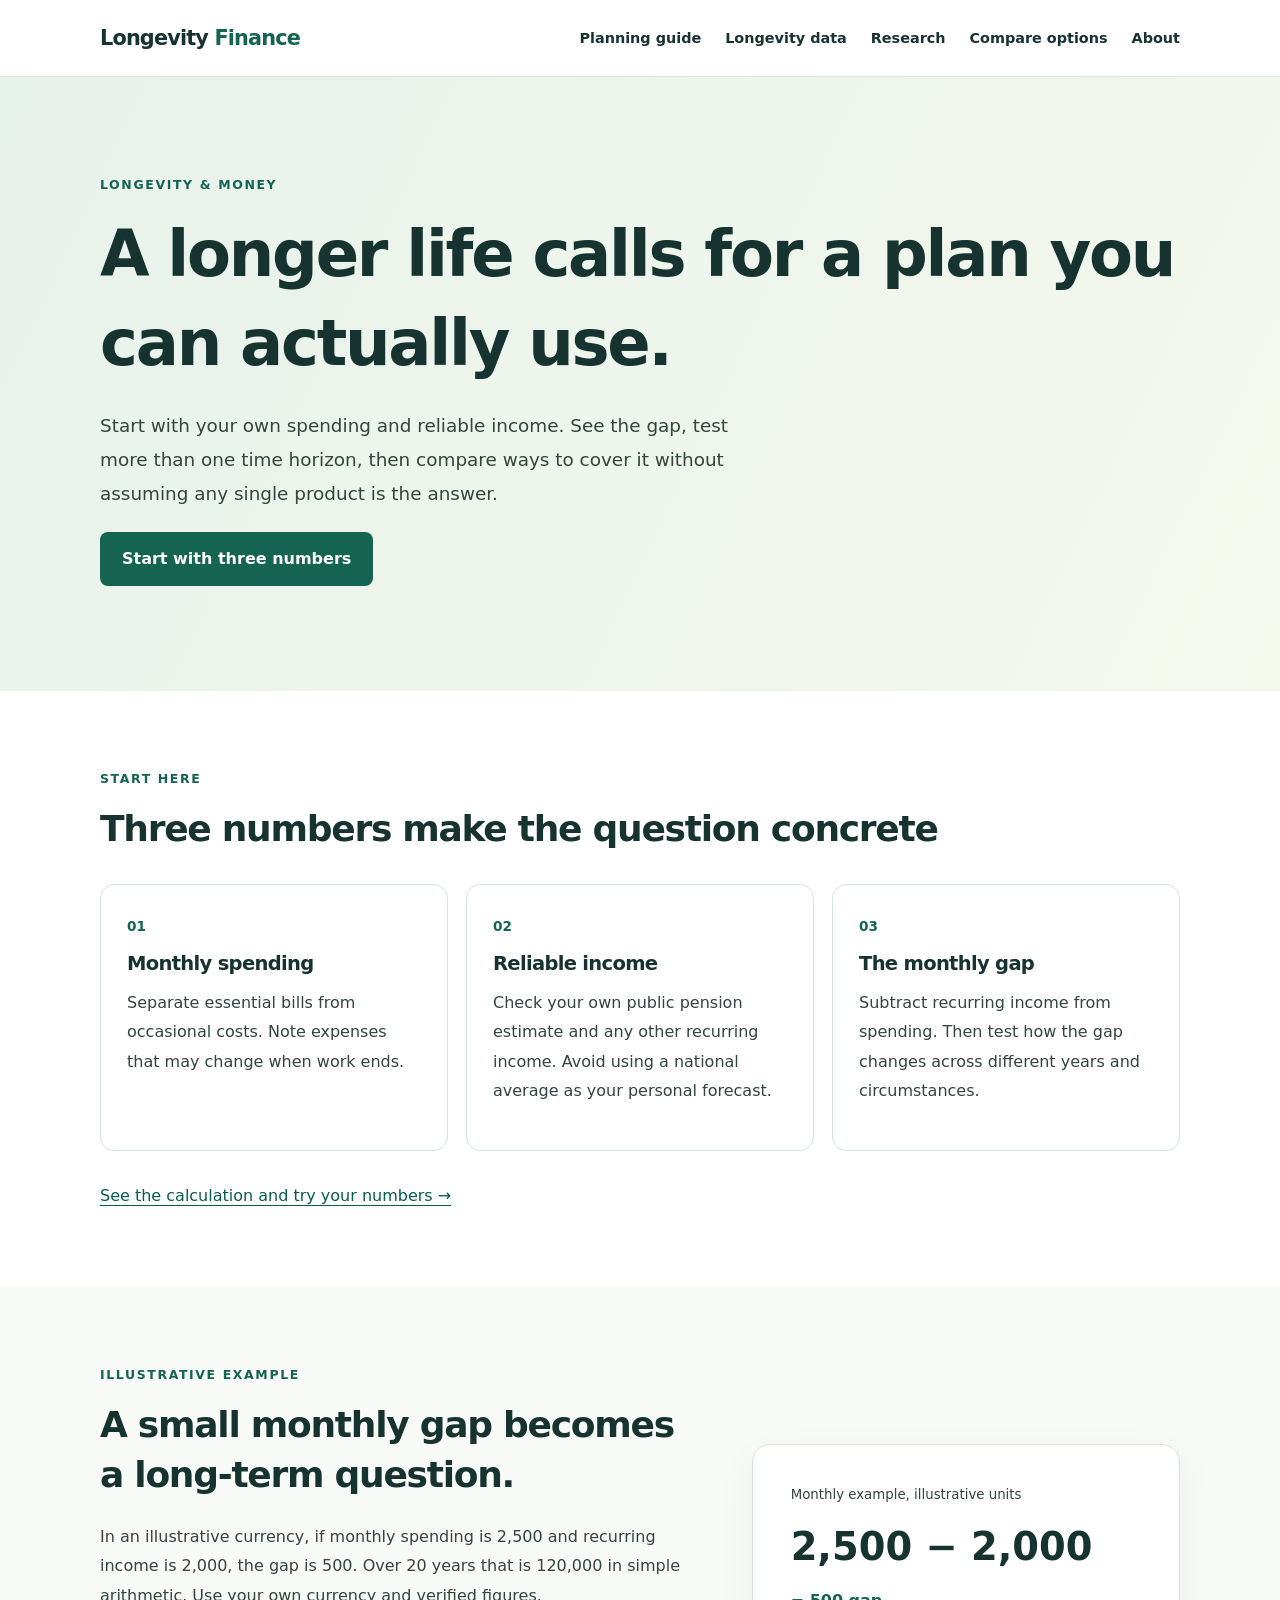
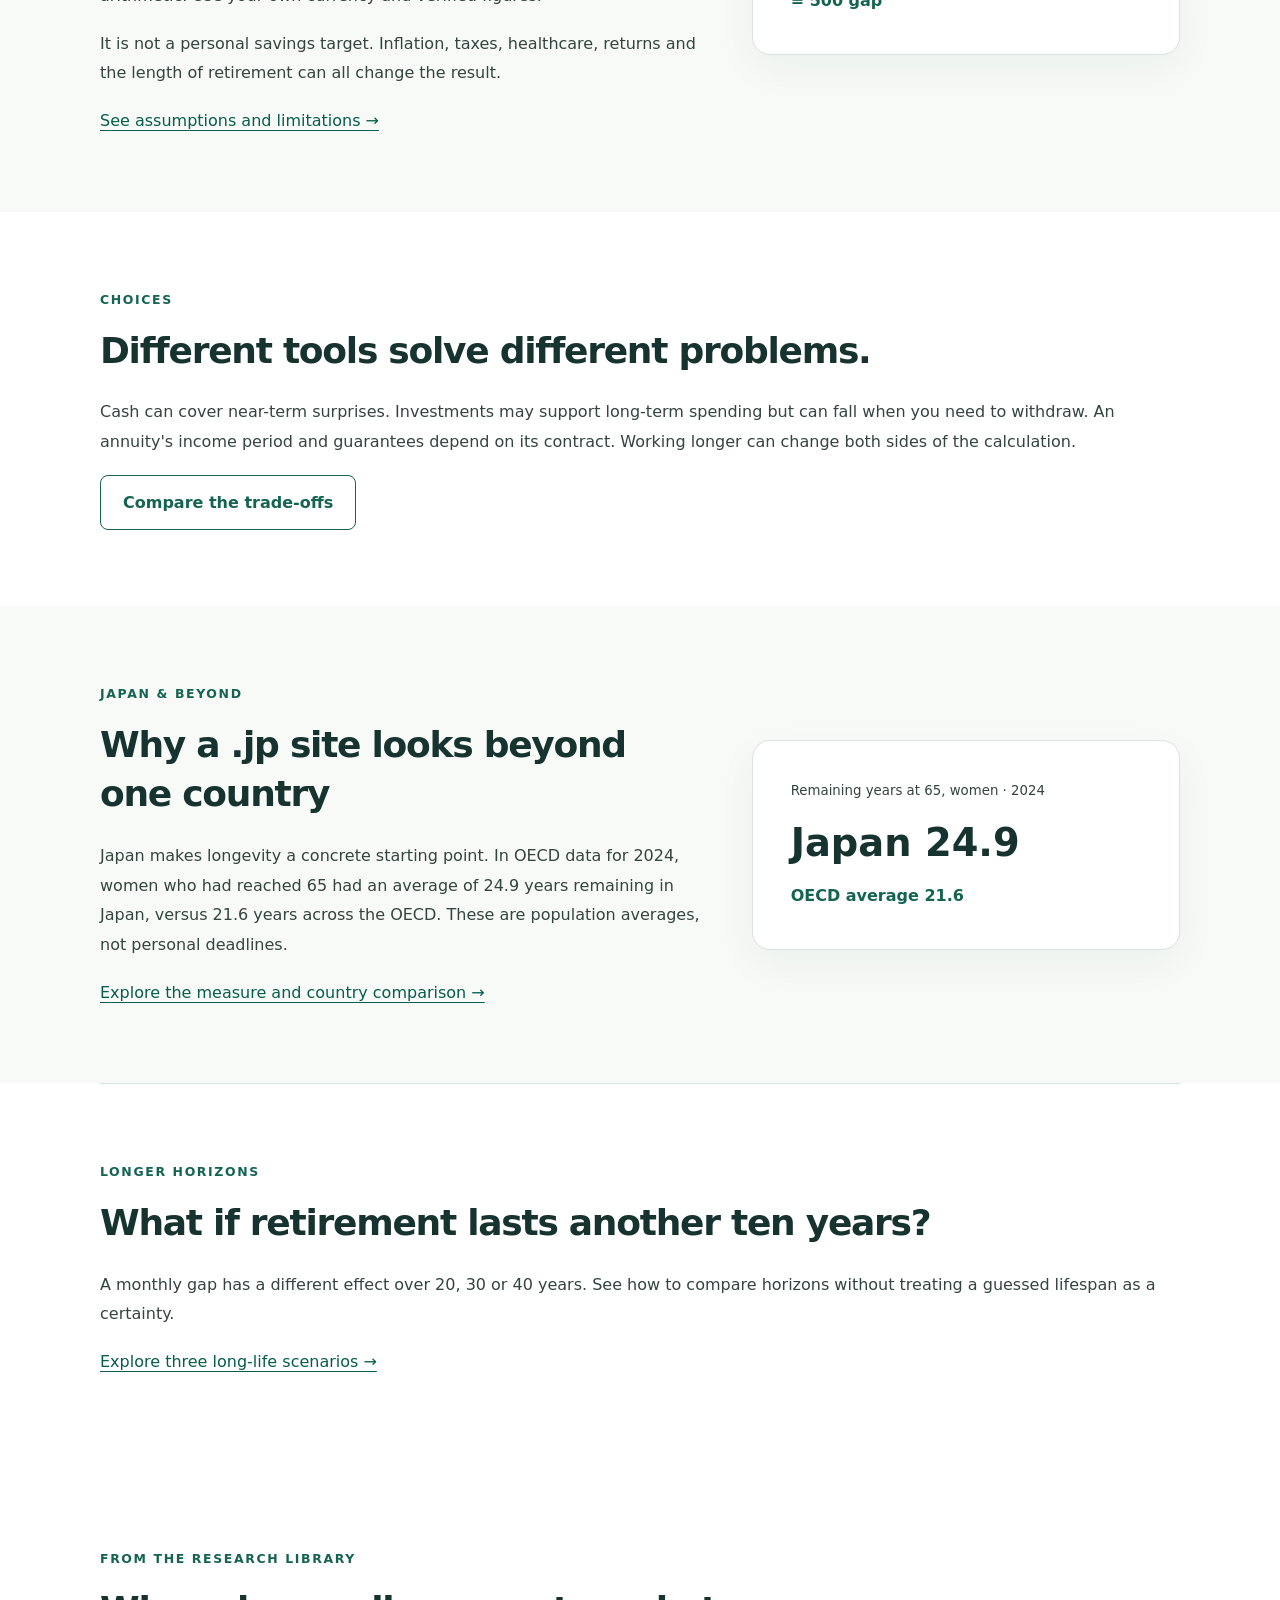
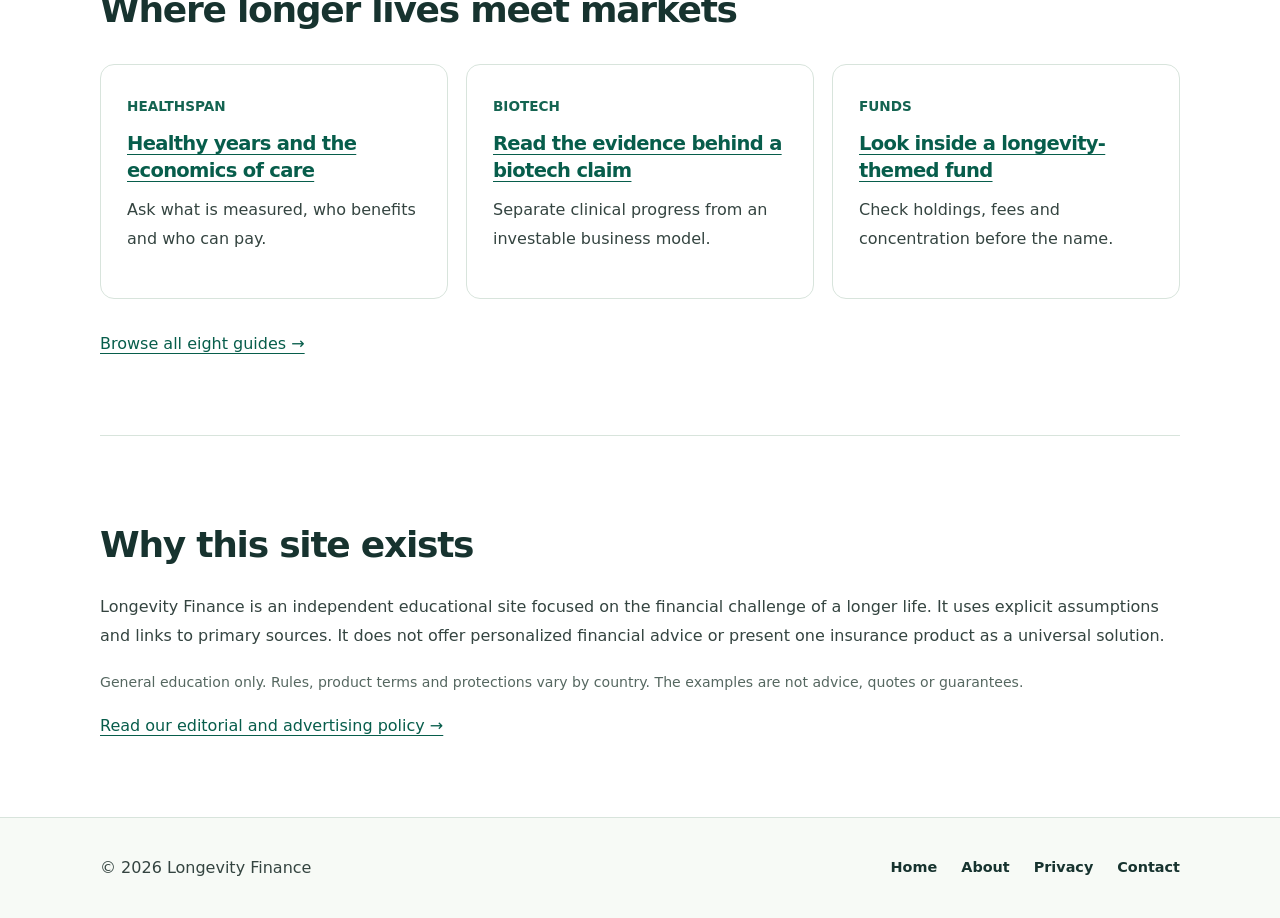
==== commit 13ebead1: "Expand English longevity finance research and contact disclosures" ====
--- a/index.html
+++ b/index.html
@@ -1,8 +1,9 @@
-<!doctype html><html lang="en"><head><meta charset="utf-8"><meta name="viewport" content="width=device-width,initial-scale=1"><title>Plan for a longer life, with clearer numbers | Longevity Finance</title><meta name="description" content="A practical guide to retirement spending, pension income, and the trade-offs of savings, investments and annuities."><link rel="canonical" href="https://longevityfinance.jp/"><link rel="stylesheet" href="/styles.css"></head><body><a class="skip" href="#main">Skip to content</a><header class="site-header"><div class="wrap header-inner"><a class="brand" href="/">Longevity <span>Finance</span></a><nav aria-label="Main menu"><a href="/guide.html">Planning guide</a><a href="/longevity-data.html">Longevity data</a><a href="/options.html">Compare options</a><a href="/about.html">About</a></nav></div></header><main id="main">
+<!doctype html><html lang="en"><head><meta charset="utf-8"><meta name="viewport" content="width=device-width,initial-scale=1"><title>Plan for a longer life, with clearer numbers | Longevity Finance</title><meta name="description" content="A practical guide to retirement spending, pension income, and the trade-offs of savings, investments and annuities."><link rel="canonical" href="https://longevityfinance.jp/"><link rel="stylesheet" href="/styles.css"></head><body><a class="skip" href="#main">Skip to content</a><header class="site-header"><div class="wrap header-inner"><a class="brand" href="/">Longevity <span>Finance</span></a><nav aria-label="Main menu"><a href="/guide.html">Planning guide</a><a href="/longevity-data.html">Longevity data</a><a href="/research.html">Research</a><a href="/options.html">Compare options</a><a href="/about.html">About</a></nav></div></header><main id="main">
 <section class="hero"><div class="wrap"><p class="eyebrow">LONGEVITY & MONEY</p><h1>A longer life calls for a plan you can actually use.</h1><p class="lead">Start with your own spending and reliable income. See the gap, test more than one time horizon, then compare ways to cover it without assuming any single product is the answer.</p><a class="button" href="/guide.html">Start with three numbers</a></div></section>
 <section class="wrap section"><p class="eyebrow">START HERE</p><h2>Three numbers make the question concrete</h2><div class="cards"><article class="card"><span class="step">01</span><h3>Monthly spending</h3><p>Separate essential bills from occasional costs. Note expenses that may change when work ends.</p></article><article class="card"><span class="step">02</span><h3>Reliable income</h3><p>Check your own public pension estimate and any other recurring income. Avoid using a national average as your personal forecast.</p></article><article class="card"><span class="step">03</span><h3>The monthly gap</h3><p>Subtract recurring income from spending. Then test how the gap changes across different years and circumstances.</p></article></div><a href="/guide.html">See the calculation and try your numbers →</a></section>
 <section class="section tint"><div class="wrap split"><div><p class="eyebrow">ILLUSTRATIVE EXAMPLE</p><h2>A small monthly gap becomes a long-term question.</h2><p>In an illustrative currency, if monthly spending is 2,500 and recurring income is 2,000, the gap is 500. Over 20 years that is 120,000 in simple arithmetic. Use your own currency and verified figures.</p><p>It is not a personal savings target. Inflation, taxes, healthcare, returns and the length of retirement can all change the result.</p><a href="/guide.html#example">See assumptions and limitations →</a></div><div class="figure"><small>Monthly example, illustrative units</small><strong>2,500 − 2,000</strong><span>= 500 gap</span></div></div></section>
 <section class="wrap section"><p class="eyebrow">CHOICES</p><h2>Different tools solve different problems.</h2><p>Cash can cover near-term surprises. Investments may support long-term spending but can fall when you need to withdraw. An annuity's income period and guarantees depend on its contract. Working longer can change both sides of the calculation.</p><a class="button outline" href="/options.html">Compare the trade-offs</a></section>
 <section class="section tint"><div class="wrap split"><div><p class="eyebrow">JAPAN & BEYOND</p><h2>Why a .jp site looks beyond one country</h2><p>Japan makes longevity a concrete starting point. In OECD data for 2024, women who had reached 65 had an average of 24.9 years remaining in Japan, versus 21.6 years across the OECD. These are population averages, not personal deadlines.</p><a href="/longevity-data.html">Explore the measure and country comparison →</a></div><div class="figure"><small>Remaining years at 65, women · 2024</small><strong>Japan 24.9</strong><span>OECD average 21.6</span></div></div></section>
 <section class="wrap section note"><p class="eyebrow">LONGER HORIZONS</p><h2>What if retirement lasts another ten years?</h2><p>A monthly gap has a different effect over 20, 30 or 40 years. See how to compare horizons without treating a guessed lifespan as a certainty.</p><p><a href="/scenarios.html">Explore three long-life scenarios →</a></p></section>
+<section class="wrap section"><p class="eyebrow">FROM THE RESEARCH LIBRARY</p><h2>Where longer lives meet markets</h2><div class="cards"><article class="card"><span class="step">HEALTHSPAN</span><h3><a href="/healthspan-finance.html">Healthy years and the economics of care</a></h3><p>Ask what is measured, who benefits and who can pay.</p></article><article class="card"><span class="step">BIOTECH</span><h3><a href="/biotech-investing.html">Read the evidence behind a biotech claim</a></h3><p>Separate clinical progress from an investable business model.</p></article><article class="card"><span class="step">FUNDS</span><h3><a href="/longevity-funds.html">Look inside a longevity-themed fund</a></h3><p>Check holdings, fees and concentration before the name.</p></article></div><a href="/research.html">Browse all eight guides →</a></section>
 <section class="wrap section note"><h2>Why this site exists</h2><p>Longevity Finance is an independent educational site focused on the financial challenge of a longer life. It uses explicit assumptions and links to primary sources. It does not offer personalized financial advice or present one insurance product as a universal solution.</p><p class="small">General education only. Rules, product terms and protections vary by country. The examples are not advice, quotes or guarantees.</p><a href="/about.html">Read our editorial and advertising policy →</a></section></main><footer><div class="wrap footer-inner"><p>© 2026 Longevity Finance</p><nav aria-label="Footer"><a href="/">Home</a><a href="/about.html">About</a><a href="/privacy.html">Privacy</a><a href="/contact.html">Contact</a></nav></div></footer></body></html>
--- a/styles.css
+++ b/styles.css
@@ -1,3 +1,5 @@
 :root{color-scheme:light;--ink:#17332f;--body:#344440;--muted:#556760;--line:#d8e4dc;--bg:#f7faf6;--accent:#146451}*{box-sizing:border-box}html{scroll-behavior:smooth}body{margin:0;color:var(--body);background:white;font:16px/1.85 system-ui,-apple-system,"Hiragino Kaku Gothic ProN","Yu Gothic",sans-serif}a{color:#075d4b;text-underline-offset:.22em}a:hover{text-decoration-thickness:2px}a:focus-visible,button:focus-visible,input:focus-visible{outline:3px solid #ed9b41;outline-offset:3px}.wrap{width:min(1080px,calc(100% - 40px));margin:auto}.skip{position:absolute;top:-100px;left:10px;background:white;padding:12px;z-index:20}.skip:focus{top:10px}.site-header{border-bottom:1px solid var(--line);background:white}.header-inner,.footer-inner{display:flex;align-items:center;justify-content:space-between;gap:24px}.header-inner{min-height:76px}.brand{font-size:1.3rem;font-weight:800;color:var(--ink);text-decoration:none;white-space:nowrap;letter-spacing:-.04em}.brand span{color:var(--accent)}nav{display:flex;gap:24px;flex-wrap:wrap}nav a{font-size:.9rem;font-weight:650;text-decoration:none;color:var(--ink)}nav a:hover{text-decoration:underline}h1,h2,h3{color:var(--ink);line-height:1.38;letter-spacing:-.035em}h1{font-size:clamp(2.2rem,5vw,4.1rem);margin:12px 0 22px}h2{font-size:clamp(1.55rem,3vw,2.25rem);margin:8px 0 22px}h3{font-size:1.22rem;margin:10px 0}p{margin:0 0 1.15em}.hero{background:linear-gradient(115deg,#e7f2eb,#f5f8ed);padding:96px 0 105px}.hero .wrap{max-width:1080px}.lead{max-width:680px;font-size:1.15rem}.eyebrow{color:var(--accent);font-size:.78rem;font-weight:800;letter-spacing:.13em}.section{padding-top:76px;padding-bottom:76px}.tint{background:var(--bg)}.cards{display:grid;grid-template-columns:repeat(3,1fr);gap:18px;margin:30px 0}.card{padding:26px;border:1px solid var(--line);border-radius:14px;background:white}.step{font-size:.85rem;color:var(--accent);font-weight:800}.button{display:inline-block;background:var(--accent);color:white;text-decoration:none;font-weight:750;padding:12px 22px;border-radius:8px}.button:hover{background:#0c493b}.outline{background:white;color:var(--accent);border:1px solid var(--accent)}.outline:hover{color:white}.split{display:grid;grid-template-columns:1.4fr 1fr;align-items:center;gap:52px}.figure{background:white;border:1px solid var(--line);border-radius:18px;padding:38px;box-shadow:0 14px 42px #17332f0c}.figure small,.figure strong,.figure span{display:block}.figure strong{color:var(--ink);font-size:clamp(1.6rem,3vw,2.4rem);line-height:1.4;margin:12px 0}.figure span{color:var(--accent);font-weight:800}.note{border-top:1px solid var(--line)}footer{border-top:1px solid var(--line);background:var(--bg);padding:35px 0}footer p{margin:0}.article{max-width:790px;margin:0 auto;padding:52px 20px 90px}.article .intro{font-size:1.12rem;color:var(--ink)}.article section{margin:48px 0}.article h2{padding-top:10px}.article h3{margin-top:28px}ul,ol{padding-left:1.5em}li{padding:.18em 0}table{width:100%;border-collapse:collapse;margin:20px 0}th,td{border:1px solid var(--line);padding:12px;text-align:left;vertical-align:top}th{background:var(--bg)}.table-scroll{overflow-x:auto}.callout{background:var(--bg);border-left:4px solid var(--accent);padding:20px 24px;margin:22px 0}.calc{border:1px solid var(--line);border-radius:14px;padding:24px;background:var(--bg)}.calc-grid{display:grid;grid-template-columns:repeat(2,1fr);gap:18px}.calc label{display:block;font-weight:700}.calc input{display:block;max-width:100%;width:100%;margin-top:6px;padding:11px;font:inherit;border:1px solid #829890;border-radius:6px}.result{font-size:1.15rem;font-weight:800;color:var(--ink);padding:16px 0}.small{font-size:.88rem;color:var(--muted)}.sources a{overflow-wrap:anywhere}@media(max-width:720px){.header-inner,.footer-inner{align-items:flex-start;flex-direction:column;padding:18px 0}.header-inner{gap:12px}nav{gap:9px 18px}.hero{padding:64px 0 72px}.section{padding-top:52px;padding-bottom:52px}.cards,.split,.calc-grid{grid-template-columns:1fr}.figure{padding:24px}.article{padding-top:38px}th,td{min-width:130px}}@media(prefers-reduced-motion:reduce){html{scroll-behavior:auto}}
 
 .table-scroll caption{text-align:left;font-weight:700;color:var(--ink);padding:4px 0 12px}a[aria-current="page"]{color:var(--accent);text-decoration:underline}
+
+.contact-form{display:grid;gap:12px;margin:22px 0 34px}.contact-form label{font-weight:700;color:var(--ink)}.contact-form input,.contact-form select,.contact-form textarea{width:100%;padding:12px;border:1px solid #829890;border-radius:7px;background:#fff;color:var(--ink);font:inherit}.contact-form button{font:inherit;cursor:pointer;justify-self:start;border:0}.contact-form textarea{resize:vertical;min-height:150px}
